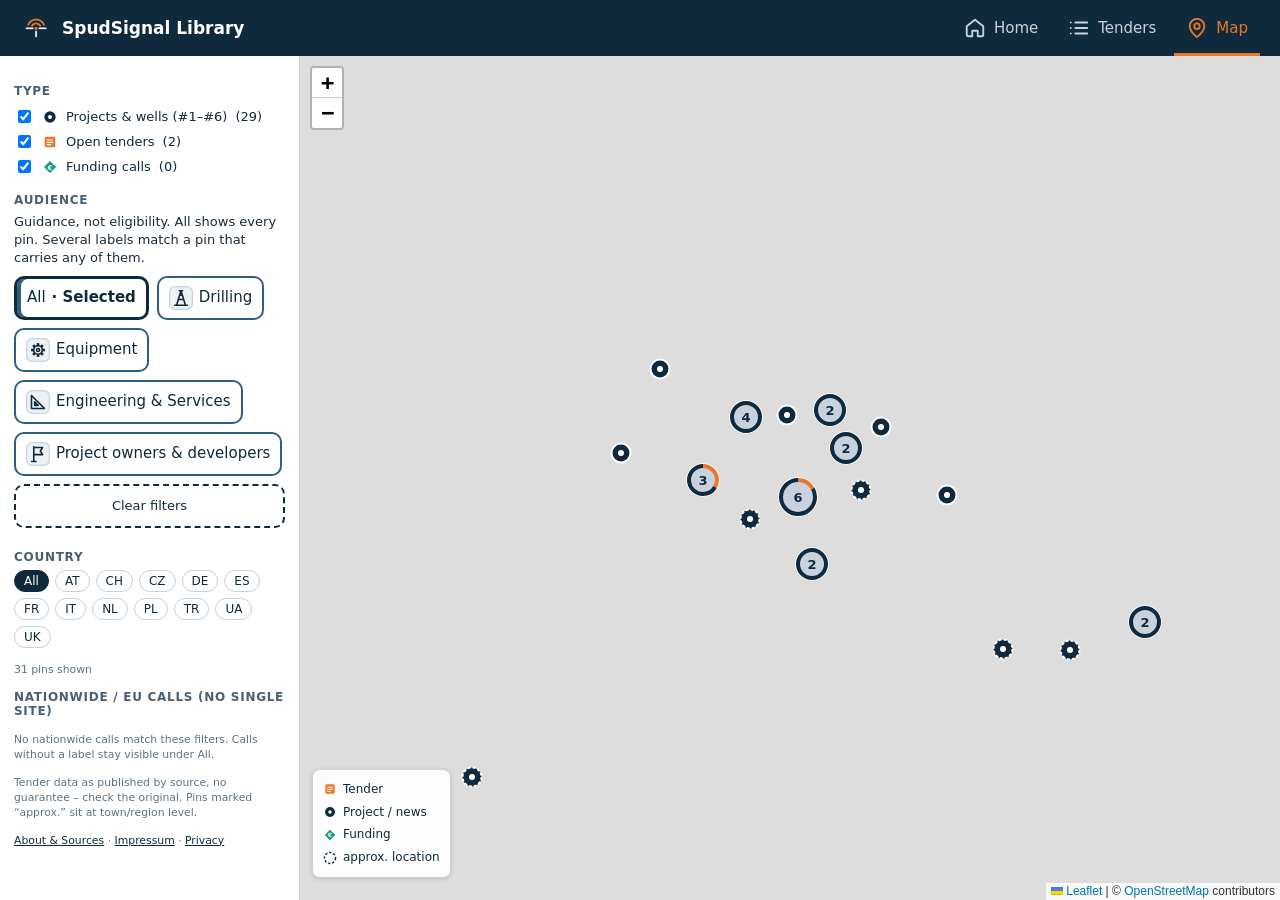
==== map/index.html @ 05b7c90e "Propose audience labels for the remaining sources and filter the map Classify the other Library and " ====
<!doctype html><html lang="en"><head><meta charset="utf-8"><meta name="viewport" content="width=device-width,initial-scale=1,viewport-fit=cover">
<title>Geothermal map: projects, tenders &amp; funding – SpudSignal Library</title>
<meta name="description" content="Map of geothermal projects and wells from SpudSignal issues, plus open tenders and funding calls in Europe.">
<meta property="og:title" content="Europe&#39;s geothermal pipeline, on one map">
<meta property="og:description" content="Projects, open tenders and funding calls across Europe – by SpudSignal">
<meta property="og:image" content="https://library.spudsignal.com/map/og-map-launch.png">
<meta property="og:image:width" content="1200">
<meta property="og:image:height" content="627">
<meta property="og:image:alt" content="Laptop and phone showing the SpudSignal map of geothermal projects, open tenders and funding calls in Europe">
<meta property="og:url" content="https://library.spudsignal.com/map/">
<meta property="og:type" content="website">
<meta property="og:site_name" content="SpudSignal">
<meta name="twitter:card" content="summary_large_image">
<meta name="twitter:title" content="Europe&#39;s geothermal pipeline, on one map">
<meta name="twitter:description" content="Projects, open tenders and funding calls across Europe – by SpudSignal">
<meta name="twitter:image" content="https://library.spudsignal.com/map/og-map-launch.png">
<link rel="icon" href="/favicon.svg">
<link rel="stylesheet" href="vendor/leaflet/leaflet.css">
<link rel="stylesheet" href="vendor/markercluster/MarkerCluster.css">
<style>
:root{--navy:#0F2A3D;--orange:#E97828;--gb:#C8D2DC}
*{box-sizing:border-box}html,body{margin:0;height:100%;font-family:"DejaVu Sans",Verdana,system-ui,sans-serif;color:var(--navy)}
header{height:56px;background:var(--navy);color:#fff;display:flex;align-items:center;gap:10px;padding:0 16px}
header img{height:40px}header b{font-size:17px}header nav{margin-left:auto;display:flex;gap:16px;font-size:14px}
header nav a{color:var(--gb);text-decoration:none}header nav a.on{color:#fff;border-bottom:2px solid var(--orange)}
.draft{background:var(--orange);color:#fff;font-size:11px;padding:2px 6px;border-radius:3px}
#wrap{position:absolute;top:56px;bottom:0;left:0;right:0;display:flex}
#panel{width:300px;overflow:auto;background:#fff;border-right:1px solid var(--gb);padding:14px;font-size:13px}
#map{flex:1}
h3{font-size:12px;text-transform:uppercase;letter-spacing:.06em;margin:14px 0 6px;color:#4a6072}
label{display:flex;align-items:center;gap:8px;padding:3px 0;cursor:pointer}
.dot{width:12px;height:12px;border-radius:50%;display:inline-block;border:2px solid #fff;box-shadow:0 0 0 1px var(--navy)}
.cty{display:flex;flex-wrap:wrap;gap:6px}.cty button{font:inherit;font-size:12px;border:1px solid var(--gb);background:#fff;color:var(--navy);border-radius:14px;padding:3px 9px;cursor:pointer}
.cty button.on{background:var(--navy);color:#fff;border-color:var(--navy)}
.nw{border-left:3px solid var(--orange);padding:4px 8px;margin:6px 0;background:#f6f8fa}
.nw a{color:var(--navy)}small{color:#5d7283}
.leaflet-popup-content{font-family:inherit;font-size:13px;line-height:1.4;margin:12px 14px}
.pt{font-size:11px;font-weight:bold;text-transform:uppercase;letter-spacing:.05em}
.pp b{display:block;margin:3px 0}.pp a{color:var(--orange);font-weight:bold}
.ap{background:var(--gb);border-radius:3px;padding:0 4px;font-size:11px}
#tog{display:none}
#legend{position:absolute;z-index:900;left:312px;bottom:22px;background:rgba(255,255,255,.95);border:1px solid #C8D2DC;border-radius:8px;padding:8px 10px;font-size:12px;line-height:1.9;box-shadow:0 1px 4px rgba(0,0,0,.15)}#legend span{display:flex;align-items:center;gap:6px}#legend svg{flex:none}
@media(max-width:760px){#legend{left:8px;right:8px;bottom:22px;display:flex;justify-content:space-around;padding:4px 6px;font-size:11px;line-height:1.4;white-space:nowrap}}
.ssc{background:#0F2A3D;color:#fff;border:3px solid #E97828;border-radius:50%;display:flex;align-items:center;justify-content:center;font-weight:bold;font-size:13px;box-shadow:0 1px 4px rgba(0,0,0,.35)}
@media(max-width:760px){#panel{position:absolute;z-index:1100;top:0;left:0;bottom:0;width:86%;transform:translateX(-100%);transition:.2s;box-shadow:2px 0 12px rgba(0,0,0,.25)}
#panel.open{transform:none}header nav{display:none}
#tog{display:block;position:absolute;z-index:999;top:10px;left:56px;background:var(--navy);color:#fff;border:0;border-radius:18px;padding:8px 14px;font:inherit;font-size:13px}}
.home{display:inline-flex;align-items:center;gap:6px;min-height:40px;padding:6px 12px 6px 10px;border:1.5px solid var(--orange);border-radius:8px;color:#fff;text-decoration:none;font-size:14px;font-weight:bold;white-space:nowrap}
.home:hover,.home:focus-visible{background:var(--orange)}
header .brand{display:flex;align-items:center;gap:10px;color:#fff;text-decoration:none}
header nav a{min-height:40px;display:inline-flex;align-items:center}
@media(max-width:760px){header{padding:0 10px}}
nav.tabs{display:none}
@media(max-width:760px){
header{padding:env(safe-area-inset-top) max(10px,env(safe-area-inset-right)) 0 max(10px,env(safe-area-inset-left));height:calc(56px + env(safe-area-inset-top))}
#wrap{top:calc(56px + env(safe-area-inset-top));bottom:calc(56px + env(safe-area-inset-bottom))}
nav.tabs{position:fixed;left:0;right:0;bottom:0;z-index:1200;background:var(--navy);display:flex;padding:0 env(safe-area-inset-right) env(safe-area-inset-bottom) env(safe-area-inset-left)}
nav.tabs a{flex:1;min-height:56px;display:flex;flex-direction:column;align-items:center;justify-content:center;gap:2px;color:#C8D2DC;text-decoration:none;font-size:12px;border-top:3px solid transparent}
nav.tabs a[aria-current="page"]{color:var(--orange);border-top-color:var(--orange)}
nav.tabs a:focus-visible{outline-offset:-4px}
#legend{bottom:24px}}
#wrap{top:56px!important;bottom:0!important}@media(max-width:760px){#wrap{top:env(safe-area-inset-top)!important;bottom:calc(56px + env(safe-area-inset-bottom))!important}}
.pab{margin-top:10px}.pab a{color:var(--navy)}
.audnote,.audempty{font-size:13px;line-height:1.4;color:#1B2B38;margin:0 0 8px}
#audrow{display:flex;flex-wrap:wrap;gap:8px}
#audrow button{box-sizing:border-box;display:inline-flex;align-items:center;gap:6px;flex-wrap:wrap;max-width:100%;min-height:44px;padding:8px 10px;border:2px solid #2E5E80;border-radius:10px;background:#fff;color:#0F2A3D;font:15px/1.3 "DejaVu Sans",Verdana,sans-serif;text-align:left;white-space:normal;cursor:pointer}
#audrow button[aria-pressed="true"]{border:3px solid #0F2A3D;box-shadow:inset 4px 0 0 #2E5E80}
#audrow button[aria-pressed="true"]::after{content:" · Selected";font-weight:700}
#audrow img{width:24px;height:24px;flex:none}
.clearf{min-height:44px;margin:8px 0;border:2px dashed #0F2A3D;background:#fff;color:#0F2A3D;border-radius:10px;font:inherit;padding:8px 12px;cursor:pointer;width:100%}
</style><style id="appnav-css">/* appnav v3: identical on /, /tenders/, /map/ */
.appnav{position:fixed;z-index:1200;left:0;right:0;background:#0F2A3D;font-family:"DejaVu Sans",Verdana,system-ui,sans-serif;box-sizing:border-box}
.appnav *{box-sizing:border-box}.appnav a{text-decoration:none}
.appnav .al a{display:flex;align-items:center;color:#C8D2DC}
.appnav .al a[aria-current="page"]{color:#E97828}
.appnav a:focus-visible{outline:2px solid #E97828;outline-offset:-3px}
@media(min-width:761px){.appnav{top:0;height:56px;display:flex;align-items:center;padding:0 20px}
.appnav .ab{display:flex;align-items:center;gap:10px;color:#fff;font-size:17px}.appnav .ab img{height:32px;width:auto}
.appnav .al{margin-left:auto;display:flex;gap:6px;height:100%}
.appnav .al a{gap:8px;padding:0 12px;font-size:15px;border-bottom:3px solid transparent;border-top:3px solid transparent}
.appnav .al a[aria-current="page"]{border-bottom-color:#E97828}.appnav .al a:hover{color:#fff}
body.has-appnav{padding-top:56px}}
@media(max-width:760px){.appnav{bottom:0;padding:0 env(safe-area-inset-right) env(safe-area-inset-bottom) env(safe-area-inset-left)}
.appnav .ab{display:none}.appnav .al{display:flex}
.appnav .al a{flex:1;min-height:56px;flex-direction:column;justify-content:center;gap:2px;font-size:12px;border-top:3px solid transparent}
.appnav .al a[aria-current="page"]{border-top-color:#E97828}
body.has-appnav{padding-bottom:calc(64px + env(safe-area-inset-bottom))}}
</style>
</head><body>
<div id="wrap"><aside id="panel">
<h3>Type</h3><div id="types"></div>
<h3 id="aud-heading">Audience</h3>
<p class="audnote">Guidance, not eligibility. All shows every pin. Several labels match a pin that carries any of them.</p>
<div class="audrow" id="audrow" role="group" aria-labelledby="aud-heading">
<button type="button" id="aud-all" aria-pressed="true">All</button>
<button type="button" data-v="Drilling" aria-pressed="false"><img src="/symbols/aud-drilling.svg" alt="" width="24" height="24">Drilling</button>
<button type="button" data-v="Equipment" aria-pressed="false"><img src="/symbols/aud-equipment.svg" alt="" width="24" height="24">Equipment</button>
<button type="button" data-v="Engineering &amp; Services" aria-pressed="false"><img src="/symbols/aud-engineering.svg" alt="" width="24" height="24">Engineering &amp; Services</button>
<button type="button" data-v="Project owners &amp; developers" aria-pressed="false"><img src="/symbols/aud-owners.svg" alt="" width="24" height="24">Project owners &amp; developers</button>
</div>
<p class="audempty" id="audempty" hidden>No pins carry the selected labels. Pins without a label are hidden while a label is selected. Choose All to see them. This is not a finding that no projects exist.</p>
<button type="button" id="clearf" class="clearf">Clear filters</button>
<h3>Country</h3><div class="cty" id="ctys"></div>
<p><small id="count"></small></p>
<h3>Nationwide / EU calls (no single site)</h3><div id="nw"></div>
<p><small>Tender data as published by source, no guarantee – check the original. Pins marked “approx.” sit at town/region level.</small></p>
<p class="pab"><small><a href="/tenders/#about">About &amp; Sources</a> · <a href="https://impressum.spudsignal.com">Impressum</a> · <a href="https://privacy.spudsignal.com">Privacy</a></small></p>
</aside><div id="map"></div><div id="legend"></div><button id="tog">☰ Filters</button></div>
<!-- appnav v3 --><nav class="appnav" aria-label="Main"><a class="ab" href="/"><img src="/map/logo-v3-dark.png" alt="" width="32" height="32"><b>SpudSignal Library</b></a><div class="al"><a href="/"><svg width="22" height="22" viewBox="0 0 24 24" fill="none" stroke="currentColor" stroke-width="2" stroke-linecap="round" stroke-linejoin="round" aria-hidden="true" focusable="false"><path d="m3 10 9-7 9 7v10a1 1 0 0 1-1 1h-5v-6h-6v6H4a1 1 0 0 1-1-1z"/></svg><span>Home</span></a><a href="/tenders/"><svg width="22" height="22" viewBox="0 0 24 24" fill="none" stroke="currentColor" stroke-width="2" stroke-linecap="round" stroke-linejoin="round" aria-hidden="true" focusable="false"><path d="M3 12h.01"/><path d="M3 18h.01"/><path d="M3 6h.01"/><path d="M8 12h13"/><path d="M8 18h13"/><path d="M8 6h13"/></svg><span>Tenders</span></a><a href="/map/" aria-current="page"><svg width="22" height="22" viewBox="0 0 24 24" fill="none" stroke="currentColor" stroke-width="2" stroke-linecap="round" stroke-linejoin="round" aria-hidden="true" focusable="false"><path d="M20 10c0 5-8 12-8 12s-8-7-8-12a8 8 0 0 1 16 0z"/><circle cx="12" cy="10" r="3"/></svg><span>Map</span></a></div></nav>
<script src="vendor/leaflet/leaflet.js"></script><script src="vendor/markercluster/leaflet.markercluster.js"></script><script src="data.js"></script><script src="/audience/filter.js"></script>
<script>
const C={project:'#0F2A3D',tender:'#E97828',funding:'#1B998B'},LB={project:'Projects & wells (#1–#6)',tender:'Open tenders',funding:'Funding calls'};
const m=Lf();function Lf(){const mm=window.L.map('map',{zoomControl:true,maxZoom:12}).setView([49,10],4);
window.L.tileLayer('https://tile.openstreetmap.org/{z}/{x}/{y}.png',{maxZoom:12,attribution:'&copy; <a href="https://www.openstreetmap.org/copyright">OpenStreetMap</a> contributors'}).addTo(mm);return mm}
const TODAY=new Date();const F=SS_DATA.features.filter(f=>!f.properties.deadline_iso||new Date(f.properties.deadline_iso)>TODAY),on={project:1,tender:1,funding:1},ctys=[...new Set(F.map(f=>f.properties.country))].sort();let sel=new Set(ctys);
let audSel=[], byUrl=new Map();
function normUrl(u){try{u=decodeURIComponent(u||"");}catch(e){}return String(u||"").split("#")[0];}
function labelsFor(p){const row=byUrl.get(normUrl(p&&p.source_url));if(!row)return [];if(row.status==="reviewed"||row.status==="pending_review")return row.labels||[];return [];}
function passAud(p){return window.SpudAudience.audienceMatch(labelsFor(p), audSel);}
const esc=s=>String(s??'').replace(/[&<>"]/g,c=>({'&':'&amp;','<':'&lt;','>':'&gt;','"':'&quot;'}[c]));
function pop(p){let h=`<div class="pp"><span class="pt" style="color:${p.type=='funding'?'#5d7283':C[p.type]}">${p.type} · ${p.country}</span><b>${esc(p.title)}</b>`;
if(p.buyer)h+=`<div><small>${esc(p.buyer)}</small></div>`;
if(p.deadline)h+=`<div>⏱ <b style="display:inline">Deadline:</b> ${esc(p.deadline)}</div>`;
if(p.approx)h+=`<div><span class="ap">approx.</span> <small>${esc(p.loc_note||'town-level location')}</small></div>`;
h+='<div style="margin-top:6px">';const labs=labelsFor(p);if(labs.length)h+=`<div>For: ${labs.map(esc).join(", ")}</div>`;
if(p.source_url)h+=`<a href="${esc(p.source_url)}" target="_blank" rel="noopener">Source (${esc(p.id)}) ↗</a><br>`;
if(p.issue_url)h+=`<a href="${esc(p.issue_url)}" target="_blank" rel="noopener">Read in SpudSignal #${p.issue} ↗</a>`;return h+'</div></div>'}

function shp(t,s,dash){const c=C[t],st=dash?'stroke-dasharray="3 2"':'';const sw='stroke="#fff" stroke-width="2"';
if(t=='tender')return `<svg width="${s}" height="${s}" viewBox="0 0 24 24"><rect x="3" y="3" width="18" height="18" rx="3" fill="${c}" ${sw} ${st}/><path d="M8 9h8M8 12.5h8M8 16h5" stroke="#fff" stroke-width="1.8" stroke-linecap="round"/></svg>`;
if(t=='funding')return `<svg width="${s}" height="${s}" viewBox="0 0 24 24"><path d="M12 1.5 22.5 12 12 22.5 1.5 12Z" fill="${c}" ${sw} ${st}/><text x="12" y="16" text-anchor="middle" font-size="10" font-weight="bold" fill="#fff" font-family="DejaVu Sans,sans-serif">€</text></svg>`;
return `<svg width="${s}" height="${s}" viewBox="0 0 24 24"><circle cx="12" cy="12" r="9.5" fill="${c}" ${sw} ${st}/><circle cx="12" cy="12" r="3" fill="#fff"/></svg>`}
function donut(cnt,n){const s=n<5?34:n<10?40:46,r=s/2-3,ci=2*Math.PI*r;let off=0,seg='';
['tender','project','funding'].forEach(t=>{const v=cnt[t]||0;if(!v)return;const l=ci*v/n;seg+=`<circle cx="${s/2}" cy="${s/2}" r="${r}" fill="none" stroke="${C[t]}" stroke-width="4" stroke-dasharray="${l} ${ci-l}" stroke-dashoffset="${-off}" transform="rotate(-90 ${s/2} ${s/2})"/>`;off+=l});
return {s,html:`<svg width="${s}" height="${s}"><circle cx="${s/2}" cy="${s/2}" r="${s/2-1}" fill="#C8D2DC" stroke="#fff" stroke-width="1.5"/>${seg}<text x="50%" y="50%" dy=".35em" text-anchor="middle" font-size="13" font-weight="bold" fill="#0F2A3D" font-family="DejaVu Sans,sans-serif">${n}</text></svg>`}}
const layer=window.SSLAYER=window.L.markerClusterGroup({maxClusterRadius:35,spiderfyOnMaxZoom:true,showCoverageOnHover:false,iconCreateFunction:c=>{const cnt={};c.getAllChildMarkers().forEach(k=>cnt[k.options.sstype]=(cnt[k.options.sstype]||0)+1);const d=donut(cnt,c.getChildCount());return window.L.divIcon({html:d.html,className:'',iconSize:[d.s,d.s]})}}).addTo(m);
function draw(){layer.clearLayers();let n=0;F.forEach(f=>{const p=f.properties;if(!on[p.type]||!sel.has(p.country)||!passAud(p))return;n++;
window.L.marker([f.geometry.coordinates[1],f.geometry.coordinates[0]],{sstype:p.type,icon:window.L.divIcon({html:shp(p.type,p.type=='project'?24:26,p.approx),className:'',iconSize:[26,26],iconAnchor:[13,13],popupAnchor:[0,-10]})}).bindPopup(pop(p),{maxWidth:280}).addTo(layer)});
let msg=n+" pins shown";if(audSel.length)msg+=" · audience: any of "+audSel.join(", ");
document.getElementById("count").textContent=msg;
document.getElementById("audempty").hidden=!(audSel.length&&n===0);
document.querySelectorAll("[data-tc]").forEach(el=>{const t=el.dataset.tc;el.textContent="("+F.filter(f=>f.properties.type===t&&sel.has(f.properties.country)&&passAud(f.properties)).length+")";});
refreshNw()}
function refreshNw(){const rows=(SS_EXTRA.nationwide||[]).filter(p=>new Date(p.deadline_iso)>TODAY&&passAud(p));
document.getElementById("nw").innerHTML=rows.length?rows.map(p=>`<div class="nw"><b>${esc(p.country)}</b> · <a href="${esc(p.source_url)}" target="_blank" rel="noopener">${esc(p.title)}</a><br><small>Deadline: ${esc(p.deadline)}</small>${labelsFor(p).length?`<br><small>For: ${labelsFor(p).map(esc).join(", ")}</small>`:""}</div>`).join(""):"<p><small>No nationwide calls match these filters. Calls without a label stay visible under All.</small></p>";}
document.getElementById('types').innerHTML=Object.keys(C).map(t=>`<label><input type="checkbox" checked data-t="${t}">${shp(t,16,false)}${LB[t]} <span data-tc="${t}">(${F.filter(f=>f.properties.type==t).length})</span></label>`).join('');
document.querySelectorAll('[data-t]').forEach(i=>i.onchange=()=>{on[i.dataset.t]=i.checked;draw()});
const ce=document.getElementById('ctys');ce.innerHTML='<button class="on" data-c="*">All</button>'+ctys.map(c=>`<button data-c="${c}">${c}</button>`).join('');
ce.onclick=e=>{const c=e.target.dataset.c;if(!c)return;if(c=='*')sel=new Set(ctys);else sel=new Set([c]);ce.querySelectorAll('button').forEach(b=>b.classList.toggle('on',b.dataset.c==c));draw()};
function paintAud(){document.getElementById("aud-all").setAttribute("aria-pressed",audSel.length?"false":"true");document.querySelectorAll("#audrow [data-v]").forEach(b=>b.setAttribute("aria-pressed",audSel.includes(b.dataset.v)?"true":"false"));}
document.getElementById("audrow").addEventListener("click",e=>{const b=e.target.closest("button");if(!b)return;if(b.id==="aud-all")audSel=[];else{const v=b.dataset.v;audSel=audSel.includes(v)?audSel.filter(x=>x!==v):audSel.concat(v);}paintAud();draw();});
document.getElementById("clearf").addEventListener("click",()=>{on.project=on.tender=on.funding=1;document.querySelectorAll("[data-t]").forEach(i=>{i.checked=true;});sel=new Set(ctys);ce.querySelectorAll("button").forEach(b=>b.classList.toggle("on",b.dataset.c==="*"));audSel=[];paintAud();draw();});
document.getElementById('tog').onclick=()=>document.getElementById('panel').classList.toggle('open');
m.on('click',()=>document.getElementById('panel').classList.remove('open'));
document.getElementById('legend').innerHTML=[['tender','Tender'],['project','Project / news'],['funding','Funding']].map(([t,l])=>`<span>${shp(t,14,false)}${l}</span>`).join('')+'<span><svg width="14" height="14" viewBox="0 0 24 24"><circle cx="12" cy="12" r="9.5" fill="#fff" stroke="#0F2A3D" stroke-width="2.5" stroke-dasharray="4 3"/></svg>approx. location</span>';
draw();window.SSMAP=m;
fetch("/audience/assignments.json").then(r=>r.json()).then(doc=>{(doc.assignments||[]).forEach(a=>{byUrl.set(normUrl(a.url),a);byUrl.set(a.url,a);});draw();}).catch(()=>draw());
if(window.innerWidth<=760&&layer.getLayers().length)m.fitBounds(layer.getBounds(),{padding:[24,24]});
</script></body></html>
---- map/vendor/leaflet/leaflet.css ----
/* required styles */

.leaflet-pane,
.leaflet-tile,
.leaflet-marker-icon,
.leaflet-marker-shadow,
.leaflet-tile-container,
.leaflet-pane > svg,
.leaflet-pane > canvas,
.leaflet-zoom-box,
.leaflet-image-layer,
.leaflet-layer {
	position: absolute;
	left: 0;
	top: 0;
	}
.leaflet-container {
	overflow: hidden;
	}
.leaflet-tile,
.leaflet-marker-icon,
.leaflet-marker-shadow {
	-webkit-user-select: none;
	   -moz-user-select: none;
	        user-select: none;
	  -webkit-user-drag: none;
	}
/* Prevents IE11 from highlighting tiles in blue */
.leaflet-tile::selection {
	background: transparent;
}
/* Safari renders non-retina tile on retina better with this, but Chrome is worse */
.leaflet-safari .leaflet-tile {
	image-rendering: -webkit-optimize-contrast;
	}
/* hack that prevents hw layers "stretching" when loading new tiles */
.leaflet-safari .leaflet-tile-container {
	width: 1600px;
	height: 1600px;
	-webkit-transform-origin: 0 0;
	}
.leaflet-marker-icon,
.leaflet-marker-shadow {
	display: block;
	}
/* .leaflet-container svg: reset svg max-width decleration shipped in Joomla! (joomla.org) 3.x */
/* .leaflet-container img: map is broken in FF if you have max-width: 100% on tiles */
.leaflet-container .leaflet-overlay-pane svg {
	max-width: none !important;
	max-height: none !important;
	}
.leaflet-container .leaflet-marker-pane img,
.leaflet-container .leaflet-shadow-pane img,
.leaflet-container .leaflet-tile-pane img,
.leaflet-container img.leaflet-image-layer,
.leaflet-container .leaflet-tile {
	max-width: none !important;
	max-height: none !important;
	width: auto;
	padding: 0;
	}

.leaflet-container img.leaflet-tile {
	/* See: https://bugs.chromium.org/p/chromium/issues/detail?id=600120 */
	mix-blend-mode: plus-lighter;
}

.leaflet-container.leaflet-touch-zoom {
	-ms-touch-action: pan-x pan-y;
	touch-action: pan-x pan-y;
	}
.leaflet-container.leaflet-touch-drag {
	-ms-touch-action: pinch-zoom;
	/* Fallback for FF which doesn't support pinch-zoom */
	touch-action: none;
	touch-action: pinch-zoom;
}
.leaflet-container.leaflet-touch-drag.leaflet-touch-zoom {
	-ms-touch-action: none;
	touch-action: none;
}
.leaflet-container {
	-webkit-tap-highlight-color: transparent;
}
.leaflet-container a {
	-webkit-tap-highlight-color: rgba(51, 181, 229, 0.4);
}
.leaflet-tile {
	filter: inherit;
	visibility: hidden;
	}
.leaflet-tile-loaded {
	visibility: inherit;
	}
.leaflet-zoom-box {
	width: 0;
	height: 0;
	-moz-box-sizing: border-box;
	     box-sizing: border-box;
	z-index: 800;
	}
/* workaround for https://bugzilla.mozilla.org/show_bug.cgi?id=888319 */
.leaflet-overlay-pane svg {
	-moz-user-select: none;
	}

.leaflet-pane         { z-index: 400; }

.leaflet-tile-pane    { z-index: 200; }
.leaflet-overlay-pane { z-index: 400; }
.leaflet-shadow-pane  { z-index: 500; }
.leaflet-marker-pane  { z-index: 600; }
.leaflet-tooltip-pane   { z-index: 650; }
.leaflet-popup-pane   { z-index: 700; }

.leaflet-map-pane canvas { z-index: 100; }
.leaflet-map-pane svg    { z-index: 200; }

.leaflet-vml-shape {
	width: 1px;
	height: 1px;
	}
.lvml {
	behavior: url(#default#VML);
	display: inline-block;
	position: absolute;
	}


/* control positioning */

.leaflet-control {
	position: relative;
	z-index: 800;
	pointer-events: visiblePainted; /* IE 9-10 doesn't have auto */
	pointer-events: auto;
	}
.leaflet-top,
.leaflet-bottom {
	position: absolute;
	z-index: 1000;
	pointer-events: none;
	}
.leaflet-top {
	top: 0;
	}
.leaflet-right {
	right: 0;
	}
.leaflet-bottom {
	bottom: 0;
	}
.leaflet-left {
	left: 0;
	}
.leaflet-control {
	float: left;
	clear: both;
	}
.leaflet-right .leaflet-control {
	float: right;
	}
.leaflet-top .leaflet-control {
	margin-top: 10px;
	}
.leaflet-bottom .leaflet-control {
	margin-bottom: 10px;
	}
.leaflet-left .leaflet-control {
	margin-left: 10px;
	}
.leaflet-right .leaflet-control {
	margin-right: 10px;
	}


/* zoom and fade animations */

.leaflet-fade-anim .leaflet-popup {
	opacity: 0;
	-webkit-transition: opacity 0.2s linear;
	   -moz-transition: opacity 0.2s linear;
	        transition: opacity 0.2s linear;
	}
.leaflet-fade-anim .leaflet-map-pane .leaflet-popup {
	opacity: 1;
	}
.leaflet-zoom-animated {
	-webkit-transform-origin: 0 0;
	    -ms-transform-origin: 0 0;
	        transform-origin: 0 0;
	}
svg.leaflet-zoom-animated {
	will-change: transform;
}

.leaflet-zoom-anim .leaflet-zoom-animated {
	-webkit-transition: -webkit-transform 0.25s cubic-bezier(0,0,0.25,1);
	   -moz-transition:    -moz-transform 0.25s cubic-bezier(0,0,0.25,1);
	        transition:         transform 0.25s cubic-bezier(0,0,0.25,1);
	}
.leaflet-zoom-anim .leaflet-tile,
.leaflet-pan-anim .leaflet-tile {
	-webkit-transition: none;
	   -moz-transition: none;
	        transition: none;
	}

.leaflet-zoom-anim .leaflet-zoom-hide {
	visibility: hidden;
	}


/* cursors */

.leaflet-interactive {
	cursor: pointer;
	}
.leaflet-grab {
	cursor: -webkit-grab;
	cursor:    -moz-grab;
	cursor:         grab;
	}
.leaflet-crosshair,
.leaflet-crosshair .leaflet-interactive {
	cursor: crosshair;
	}
.leaflet-popup-pane,
.leaflet-control {
	cursor: auto;
	}
.leaflet-dragging .leaflet-grab,
.leaflet-dragging .leaflet-grab .leaflet-interactive,
.leaflet-dragging .leaflet-marker-draggable {
	cursor: move;
	cursor: -webkit-grabbing;
	cursor:    -moz-grabbing;
	cursor:         grabbing;
	}

/* marker & overlays interactivity */
.leaflet-marker-icon,
.leaflet-marker-shadow,
.leaflet-image-layer,
.leaflet-pane > svg path,
.leaflet-tile-container {
	pointer-events: none;
	}

.leaflet-marker-icon.leaflet-interactive,
.leaflet-image-layer.leaflet-interactive,
.leaflet-pane > svg path.leaflet-interactive,
svg.leaflet-image-layer.leaflet-interactive path {
	pointer-events: visiblePainted; /* IE 9-10 doesn't have auto */
	pointer-events: auto;
	}

/* visual tweaks */

.leaflet-container {
	background: #ddd;
	outline-offset: 1px;
	}
.leaflet-container a {
	color: #0078A8;
	}
.leaflet-zoom-box {
	border: 2px dotted #38f;
	background: rgba(255,255,255,0.5);
	}


/* general typography */
.leaflet-container {
	font-family: "Helvetica Neue", Arial, Helvetica, sans-serif;
	font-size: 12px;
	font-size: 0.75rem;
	line-height: 1.5;
	}


/* general toolbar styles */

.leaflet-bar {
	box-shadow: 0 1px 5px rgba(0,0,0,0.65);
	border-radius: 4px;
	}
.leaflet-bar a {
	background-color: #fff;
	border-bottom: 1px solid #ccc;
	width: 26px;
	height: 26px;
	line-height: 26px;
	display: block;
	text-align: center;
	text-decoration: none;
	color: black;
	}
.leaflet-bar a,
.leaflet-control-layers-toggle {
	background-position: 50% 50%;
	background-repeat: no-repeat;
	display: block;
	}
.leaflet-bar a:hover,
.leaflet-bar a:focus {
	background-color: #f4f4f4;
	}
.leaflet-bar a:first-child {
	border-top-left-radius: 4px;
	border-top-right-radius: 4px;
	}
.leaflet-bar a:last-child {
	border-bottom-left-radius: 4px;
	border-bottom-right-radius: 4px;
	border-bottom: none;
	}
.leaflet-bar a.leaflet-disabled {
	cursor: default;
	background-color: #f4f4f4;
	color: #bbb;
	}

.leaflet-touch .leaflet-bar a {
	width: 30px;
	height: 30px;
	line-height: 30px;
	}
.leaflet-touch .leaflet-bar a:first-child {
	border-top-left-radius: 2px;
	border-top-right-radius: 2px;
	}
.leaflet-touch .leaflet-bar a:last-child {
	border-bottom-left-radius: 2px;
	border-bottom-right-radius: 2px;
	}

/* zoom control */

.leaflet-control-zoom-in,
.leaflet-control-zoom-out {
	font: bold 18px 'Lucida Console', Monaco, monospace;
	text-indent: 1px;
	}

.leaflet-touch .leaflet-control-zoom-in, .leaflet-touch .leaflet-control-zoom-out  {
	font-size: 22px;
	}


/* layers control */

.leaflet-control-layers {
	box-shadow: 0 1px 5px rgba(0,0,0,0.4);
	background: #fff;
	border-radius: 5px;
	}
.leaflet-control-layers-toggle {
	background-image: url(images/layers.png);
	width: 36px;
	height: 36px;
	}
.leaflet-retina .leaflet-control-layers-toggle {
	background-image: url(images/layers-2x.png);
	background-size: 26px 26px;
	}
.leaflet-touch .leaflet-control-layers-toggle {
	width: 44px;
	height: 44px;
	}
.leaflet-control-layers .leaflet-control-layers-list,
.leaflet-control-layers-expanded .leaflet-control-layers-toggle {
	display: none;
	}
.leaflet-control-layers-expanded .leaflet-control-layers-list {
	display: block;
	position: relative;
	}
.leaflet-control-layers-expanded {
	padding: 6px 10px 6px 6px;
	color: #333;
	background: #fff;
	}
.leaflet-control-layers-scrollbar {
	overflow-y: scroll;
	overflow-x: hidden;
	padding-right: 5px;
	}
.leaflet-control-layers-selector {
	margin-top: 2px;
	position: relative;
	top: 1px;
	}
.leaflet-control-layers label {
	display: block;
	font-size: 13px;
	font-size: 1.08333em;
	}
.leaflet-control-layers-separator {
	height: 0;
	border-top: 1px solid #ddd;
	margin: 5px -10px 5px -6px;
	}

/* Default icon URLs */
.leaflet-default-icon-path { /* used only in path-guessing heuristic, see L.Icon.Default */
	background-image: url(images/marker-icon.png);
	}


/* attribution and scale controls */

.leaflet-container .leaflet-control-attribution {
	background: #fff;
	background: rgba(255, 255, 255, 0.8);
	margin: 0;
	}
.leaflet-control-attribution,
.leaflet-control-scale-line {
	padding: 0 5px;
	color: #333;
	line-height: 1.4;
	}
.leaflet-control-attribution a {
	text-decoration: none;
	}
.leaflet-control-attribution a:hover,
.leaflet-control-attribution a:focus {
	text-decoration: underline;
	}
.leaflet-attribution-flag {
	display: inline !important;
	vertical-align: baseline !important;
	width: 1em;
	height: 0.6669em;
	}
.leaflet-left .leaflet-control-scale {
	margin-left: 5px;
	}
.leaflet-bottom .leaflet-control-scale {
	margin-bottom: 5px;
	}
.leaflet-control-scale-line {
	border: 2px solid #777;
	border-top: none;
	line-height: 1.1;
	padding: 2px 5px 1px;
	white-space: nowrap;
	-moz-box-sizing: border-box;
	     box-sizing: border-box;
	background: rgba(255, 255, 255, 0.8);
	text-shadow: 1px 1px #fff;
	}
.leaflet-control-scale-line:not(:first-child) {
	border-top: 2px solid #777;
	border-bottom: none;
	margin-top: -2px;
	}
.leaflet-control-scale-line:not(:first-child):not(:last-child) {
	border-bottom: 2px solid #777;
	}

.leaflet-touch .leaflet-control-attribution,
.leaflet-touch .leaflet-control-layers,
.leaflet-touch .leaflet-bar {
	box-shadow: none;
	}
.leaflet-touch .leaflet-control-layers,
.leaflet-touch .leaflet-bar {
	border: 2px solid rgba(0,0,0,0.2);
	background-clip: padding-box;
	}


/* popup */

.leaflet-popup {
	position: absolute;
	text-align: center;
	margin-bottom: 20px;
	}
.leaflet-popup-content-wrapper {
	padding: 1px;
	text-align: left;
	border-radius: 12px;
	}
.leaflet-popup-content {
	margin: 13px 24px 13px 20px;
	line-height: 1.3;
	font-size: 13px;
	font-size: 1.08333em;
	min-height: 1px;
	}
.leaflet-popup-content p {
	margin: 17px 0;
	margin: 1.3em 0;
	}
.leaflet-popup-tip-container {
	width: 40px;
	height: 20px;
	position: absolute;
	left: 50%;
	margin-top: -1px;
	margin-left: -20px;
	overflow: hidden;
	pointer-events: none;
	}
.leaflet-popup-tip {
	width: 17px;
	height: 17px;
	padding: 1px;

	margin: -10px auto 0;
	pointer-events: auto;

	-webkit-transform: rotate(45deg);
	   -moz-transform: rotate(45deg);
	    -ms-transform: rotate(45deg);
	        transform: rotate(45deg);
	}
.leaflet-popup-content-wrapper,
.leaflet-popup-tip {
	background: white;
	color: #333;
	box-shadow: 0 3px 14px rgba(0,0,0,0.4);
	}
.leaflet-container a.leaflet-popup-close-button {
	position: absolute;
	top: 0;
	right: 0;
	border: none;
	text-align: center;
	width: 24px;
	height: 24px;
	font: 16px/24px Tahoma, Verdana, sans-serif;
	color: #757575;
	text-decoration: none;
	background: transparent;
	}
.leaflet-container a.leaflet-popup-close-button:hover,
.leaflet-container a.leaflet-popup-close-button:focus {
	color: #585858;
	}
.leaflet-popup-scrolled {
	overflow: auto;
	}

.leaflet-oldie .leaflet-popup-content-wrapper {
	-ms-zoom: 1;
	}
.leaflet-oldie .leaflet-popup-tip {
	width: 24px;
	margin: 0 auto;

	-ms-filter: "progid:DXImageTransform.Microsoft.Matrix(M11=0.70710678, M12=0.70710678, M21=-0.70710678, M22=0.70710678)";
	filter: progid:DXImageTransform.Microsoft.Matrix(M11=0.70710678, M12=0.70710678, M21=-0.70710678, M22=0.70710678);
	}

.leaflet-oldie .leaflet-control-zoom,
.leaflet-oldie .leaflet-control-layers,
.leaflet-oldie .leaflet-popup-content-wrapper,
.leaflet-oldie .leaflet-popup-tip {
	border: 1px solid #999;
	}


/* div icon */

.leaflet-div-icon {
	background: #fff;
	border: 1px solid #666;
	}


/* Tooltip */
/* Base styles for the element that has a tooltip */
.leaflet-tooltip {
	position: absolute;
	padding: 6px;
	background-color: #fff;
	border: 1px solid #fff;
	border-radius: 3px;
	color: #222;
	white-space: nowrap;
	-webkit-user-select: none;
	-moz-user-select: none;
	-ms-user-select: none;
	user-select: none;
	pointer-events: none;
	box-shadow: 0 1px 3px rgba(0,0,0,0.4);
	}
.leaflet-tooltip.leaflet-interactive {
	cursor: pointer;
	pointer-events: auto;
	}
.leaflet-tooltip-top:before,
.leaflet-tooltip-bottom:before,
.leaflet-tooltip-left:before,
.leaflet-tooltip-right:before {
	position: absolute;
	pointer-events: none;
	border: 6px solid transparent;
	background: transparent;
	content: "";
	}

/* Directions */

.leaflet-tooltip-bottom {
	margin-top: 6px;
}
.leaflet-tooltip-top {
	margin-top: -6px;
}
.leaflet-tooltip-bottom:before,
.leaflet-tooltip-top:before {
	left: 50%;
	margin-left: -6px;
	}
.leaflet-tooltip-top:before {
	bottom: 0;
	margin-bottom: -12px;
	border-top-color: #fff;
	}
.leaflet-tooltip-bottom:before {
	top: 0;
	margin-top: -12px;
	margin-left: -6px;
	border-bottom-color: #fff;
	}
.leaflet-tooltip-left {
	margin-left: -6px;
}
.leaflet-tooltip-right {
	margin-left: 6px;
}
.leaflet-tooltip-left:before,
.leaflet-tooltip-right:before {
	top: 50%;
	margin-top: -6px;
	}
.leaflet-tooltip-left:before {
	right: 0;
	margin-right: -12px;
	border-left-color: #fff;
	}
.leaflet-tooltip-right:before {
	left: 0;
	margin-left: -12px;
	border-right-color: #fff;
	}

/* Printing */

@media print {
	/* Prevent printers from removing background-images of controls. */
	.leaflet-control {
		-webkit-print-color-adjust: exact;
		print-color-adjust: exact;
		}
	}
---- map/vendor/markercluster/MarkerCluster.css ----
.leaflet-cluster-anim .leaflet-marker-icon, .leaflet-cluster-anim .leaflet-marker-shadow {
	-webkit-transition: -webkit-transform 0.3s ease-out, opacity 0.3s ease-in;
	-moz-transition: -moz-transform 0.3s ease-out, opacity 0.3s ease-in;
	-o-transition: -o-transform 0.3s ease-out, opacity 0.3s ease-in;
	transition: transform 0.3s ease-out, opacity 0.3s ease-in;
}

.leaflet-cluster-spider-leg {
	/* stroke-dashoffset (duration and function) should match with leaflet-marker-icon transform in order to track it exactly */
	-webkit-transition: -webkit-stroke-dashoffset 0.3s ease-out, -webkit-stroke-opacity 0.3s ease-in;
	-moz-transition: -moz-stroke-dashoffset 0.3s ease-out, -moz-stroke-opacity 0.3s ease-in;
	-o-transition: -o-stroke-dashoffset 0.3s ease-out, -o-stroke-opacity 0.3s ease-in;
	transition: stroke-dashoffset 0.3s ease-out, stroke-opacity 0.3s ease-in;
}
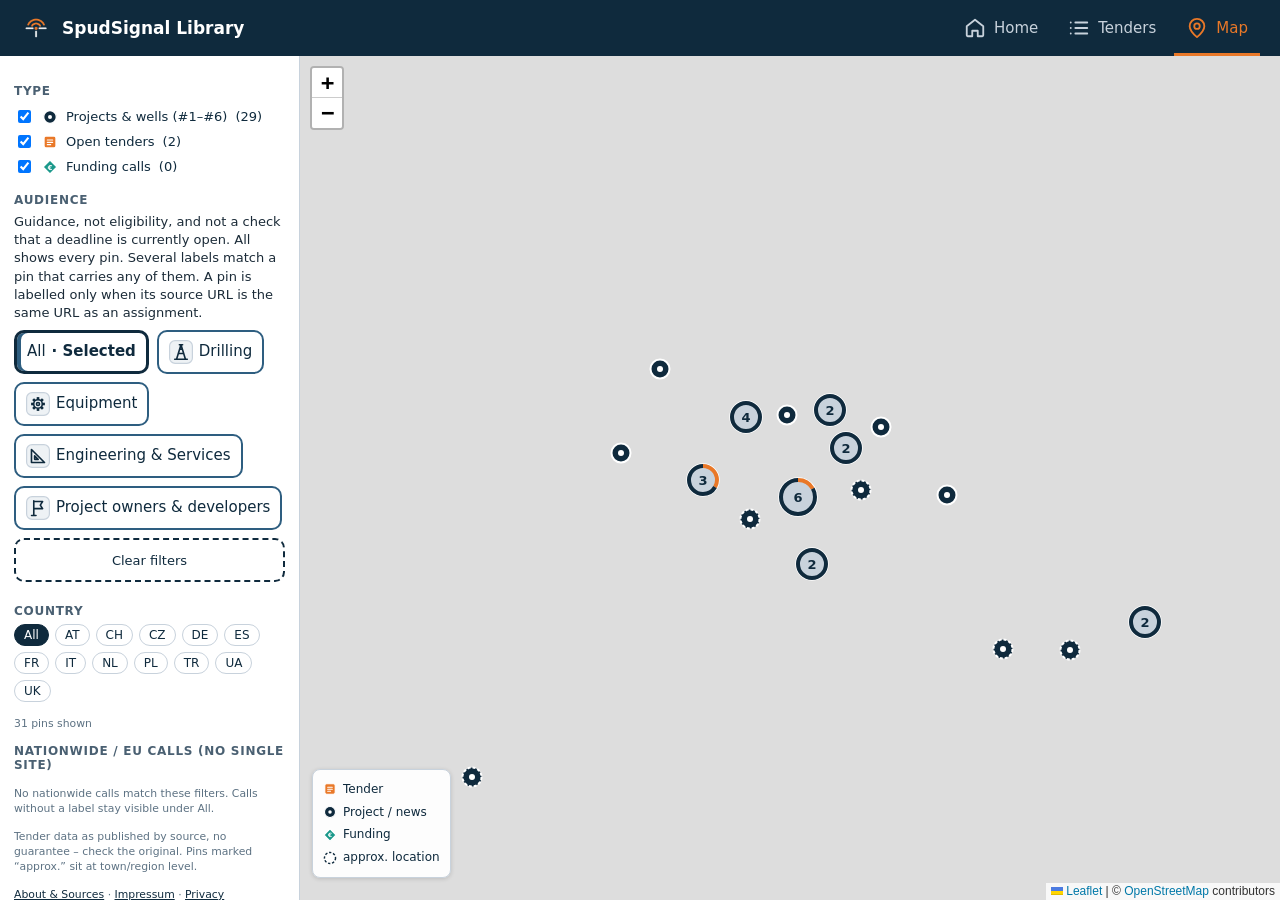
==== commit d73cea59: "Reconcile audience labels to the 8 November review. Apply the independent audit by exact URL: 70 rev" ====
--- a/map/index.html
+++ b/map/index.html
@@ -90,7 +90,7 @@
 <div id="wrap"><aside id="panel">
 <h3>Type</h3><div id="types"></div>
 <h3 id="aud-heading">Audience</h3>
-<p class="audnote">Guidance, not eligibility. All shows every pin. Several labels match a pin that carries any of them.</p>
+<p class="audnote">Guidance, not eligibility, and not a check that a deadline is currently open. All shows every pin. Several labels match a pin that carries any of them. A pin is labelled only when its source URL is the same URL as an assignment.</p>
 <div class="audrow" id="audrow" role="group" aria-labelledby="aud-heading">
 <button type="button" id="aud-all" aria-pressed="true">All</button>
 <button type="button" data-v="Drilling" aria-pressed="false"><img src="/symbols/aud-drilling.svg" alt="" width="24" height="24">Drilling</button>
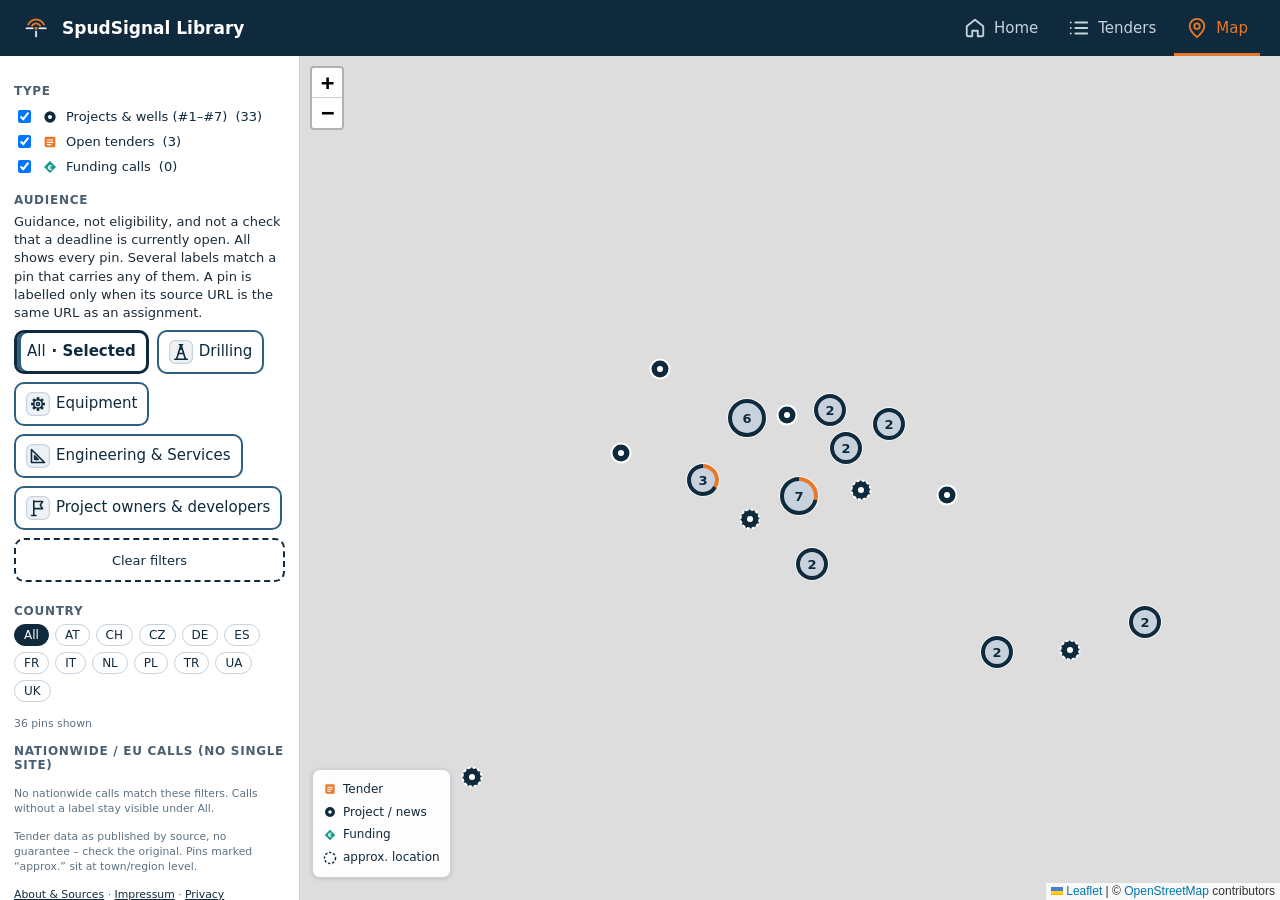
==== commit ce4de413: "Map: issue #7 weekly update (3 new project pins, Kutno updated; 4 new tender pins incl. Kaba new not" ====
--- a/map/index.html
+++ b/map/index.html
@@ -1,19 +1,21 @@
 <!doctype html><html lang="en"><head><meta charset="utf-8"><meta name="viewport" content="width=device-width,initial-scale=1,viewport-fit=cover">
 <title>Geothermal map: projects, tenders &amp; funding – SpudSignal Library</title>
 <meta name="description" content="Map of geothermal projects and wells from SpudSignal issues, plus open tenders and funding calls in Europe.">
-<meta property="og:title" content="Europe&#39;s geothermal pipeline, on one map">
-<meta property="og:description" content="Projects, open tenders and funding calls across Europe – by SpudSignal">
-<meta property="og:image" content="https://library.spudsignal.com/map/og-map-launch.png">
+<meta property="og:title" content="Find geothermal updates by audience">
+<meta property="og:description" content="Explore European geothermal updates with audience filters for drilling, equipment, engineering and project development.">
+<meta property="og:image" content="https://library.spudsignal.com/map/og-audience-filters-2026-11-08.png">
+<meta property="og:image:type" content="image/png">
 <meta property="og:image:width" content="1200">
 <meta property="og:image:height" content="627">
-<meta property="og:image:alt" content="Laptop and phone showing the SpudSignal map of geothermal projects, open tenders and funding calls in Europe">
+<meta property="og:image:alt" content="SpudSignal map with audience filters for drilling, equipment, engineering and services, and project owners and developers. Guidance, not eligibility.">
 <meta property="og:url" content="https://library.spudsignal.com/map/">
 <meta property="og:type" content="website">
 <meta property="og:site_name" content="SpudSignal">
 <meta name="twitter:card" content="summary_large_image">
-<meta name="twitter:title" content="Europe&#39;s geothermal pipeline, on one map">
-<meta name="twitter:description" content="Projects, open tenders and funding calls across Europe – by SpudSignal">
-<meta name="twitter:image" content="https://library.spudsignal.com/map/og-map-launch.png">
+<meta name="twitter:title" content="Find geothermal updates by audience">
+<meta name="twitter:description" content="Explore European geothermal updates with audience filters for drilling, equipment, engineering and project development.">
+<meta name="twitter:image" content="https://library.spudsignal.com/map/og-audience-filters-2026-11-08.png">
+<meta name="twitter:image:alt" content="SpudSignal map with audience filters for drilling, equipment, engineering and services, and project owners and developers. Guidance, not eligibility.">
 <link rel="icon" href="/favicon.svg">
 <link rel="stylesheet" href="vendor/leaflet/leaflet.css">
 <link rel="stylesheet" href="vendor/markercluster/MarkerCluster.css">
@@ -109,7 +111,7 @@
 <!-- appnav v3 --><nav class="appnav" aria-label="Main"><a class="ab" href="/"><img src="/map/logo-v3-dark.png" alt="" width="32" height="32"><b>SpudSignal Library</b></a><div class="al"><a href="/"><svg width="22" height="22" viewBox="0 0 24 24" fill="none" stroke="currentColor" stroke-width="2" stroke-linecap="round" stroke-linejoin="round" aria-hidden="true" focusable="false"><path d="m3 10 9-7 9 7v10a1 1 0 0 1-1 1h-5v-6h-6v6H4a1 1 0 0 1-1-1z"/></svg><span>Home</span></a><a href="/tenders/"><svg width="22" height="22" viewBox="0 0 24 24" fill="none" stroke="currentColor" stroke-width="2" stroke-linecap="round" stroke-linejoin="round" aria-hidden="true" focusable="false"><path d="M3 12h.01"/><path d="M3 18h.01"/><path d="M3 6h.01"/><path d="M8 12h13"/><path d="M8 18h13"/><path d="M8 6h13"/></svg><span>Tenders</span></a><a href="/map/" aria-current="page"><svg width="22" height="22" viewBox="0 0 24 24" fill="none" stroke="currentColor" stroke-width="2" stroke-linecap="round" stroke-linejoin="round" aria-hidden="true" focusable="false"><path d="M20 10c0 5-8 12-8 12s-8-7-8-12a8 8 0 0 1 16 0z"/><circle cx="12" cy="10" r="3"/></svg><span>Map</span></a></div></nav>
 <script src="vendor/leaflet/leaflet.js"></script><script src="vendor/markercluster/leaflet.markercluster.js"></script><script src="data.js"></script><script src="/audience/filter.js"></script>
 <script>
-const C={project:'#0F2A3D',tender:'#E97828',funding:'#1B998B'},LB={project:'Projects & wells (#1–#6)',tender:'Open tenders',funding:'Funding calls'};
+const C={project:'#0F2A3D',tender:'#E97828',funding:'#1B998B'},LB={project:'Projects & wells (#1–#7)',tender:'Open tenders',funding:'Funding calls'};
 const m=Lf();function Lf(){const mm=window.L.map('map',{zoomControl:true,maxZoom:12}).setView([49,10],4);
 window.L.tileLayer('https://tile.openstreetmap.org/{z}/{x}/{y}.png',{maxZoom:12,attribution:'&copy; <a href="https://www.openstreetmap.org/copyright">OpenStreetMap</a> contributors'}).addTo(mm);return mm}
 const TODAY=new Date();const F=SS_DATA.features.filter(f=>!f.properties.deadline_iso||new Date(f.properties.deadline_iso)>TODAY),on={project:1,tender:1,funding:1},ctys=[...new Set(F.map(f=>f.properties.country))].sort();let sel=new Set(ctys);
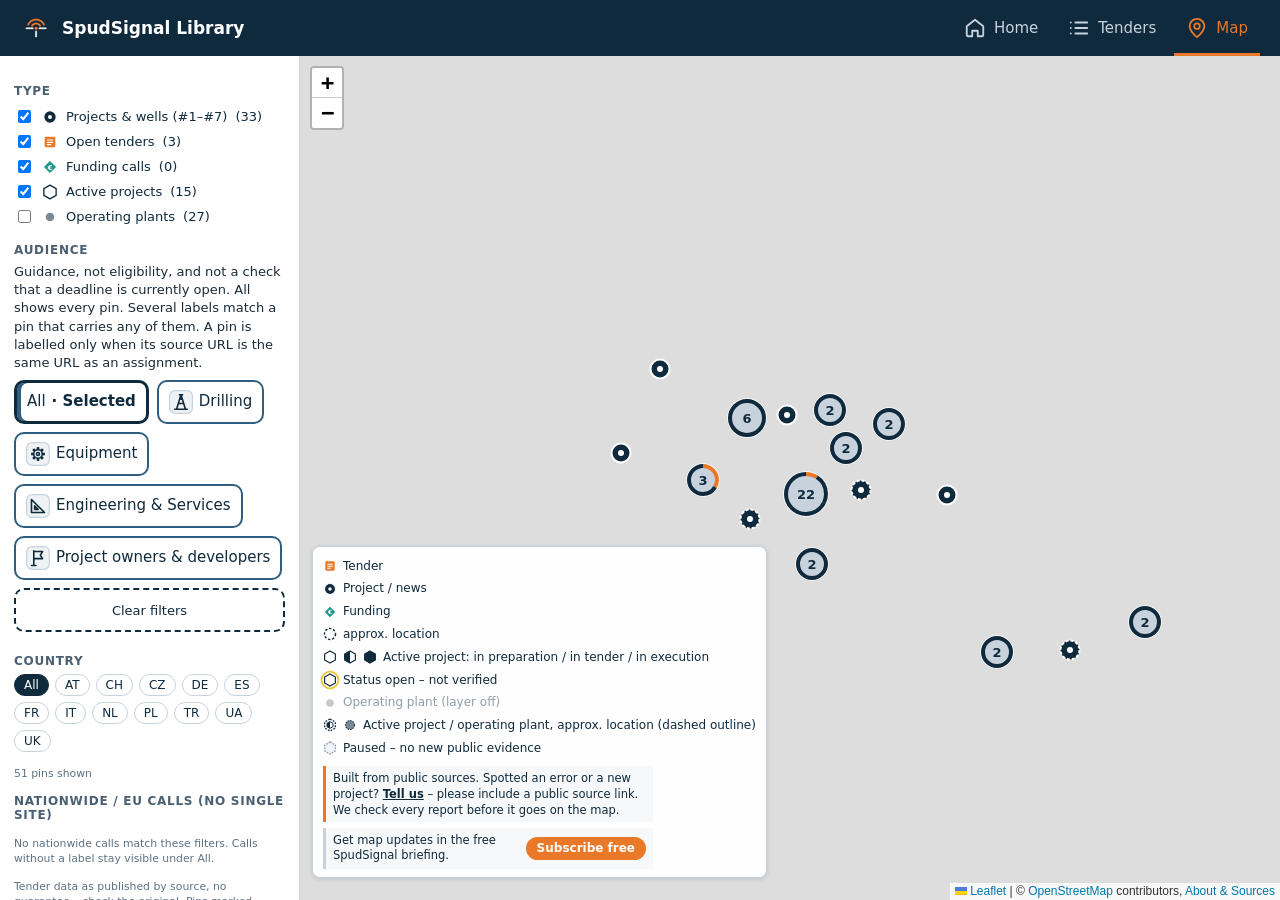
==== commit d0db6aa0: "Map: Bavaria release – Active projects (15) and Operating plants (28) layers, project list, report l" ====
--- a/map/index.html
+++ b/map/index.html
@@ -1,21 +1,22 @@
 <!doctype html><html lang="en"><head><meta charset="utf-8"><meta name="viewport" content="width=device-width,initial-scale=1,viewport-fit=cover">
 <title>Geothermal map: projects, tenders &amp; funding – SpudSignal Library</title>
 <meta name="description" content="Map of geothermal projects and wells from SpudSignal issues, plus open tenders and funding calls in Europe.">
-<meta property="og:title" content="Find geothermal updates by audience">
-<meta property="og:description" content="Explore European geothermal updates with audience filters for drilling, equipment, engineering and project development.">
-<meta property="og:image" content="https://library.spudsignal.com/map/og-audience-filters-2026-11-08.png">
+<meta property="og:title" content="We put Bavaria on the map – SpudSignal geothermal map">
+<meta property="og:description" content="New on the SpudSignal map: an Active projects layer with 15 deep geothermal projects and 28 operating plants in Bavaria. Every new pin links to a public source.">
+<meta property="og:image" content="https://library.spudsignal.com/map/og-bavaria-2026-11-13.png">
+<meta property="og:image:secure_url" content="https://library.spudsignal.com/map/og-bavaria-2026-11-13.png">
 <meta property="og:image:type" content="image/png">
 <meta property="og:image:width" content="1200">
 <meta property="og:image:height" content="627">
-<meta property="og:image:alt" content="SpudSignal map with audience filters for drilling, equipment, engineering and services, and project owners and developers. Guidance, not eligibility.">
+<meta property="og:image:alt" content="SpudSignal visual: We put Bavaria on the map. 15 Active projects, 28 Operating plants. Bavaria highlighted on a map of Germany.">
 <meta property="og:url" content="https://library.spudsignal.com/map/">
 <meta property="og:type" content="website">
 <meta property="og:site_name" content="SpudSignal">
 <meta name="twitter:card" content="summary_large_image">
-<meta name="twitter:title" content="Find geothermal updates by audience">
-<meta name="twitter:description" content="Explore European geothermal updates with audience filters for drilling, equipment, engineering and project development.">
-<meta name="twitter:image" content="https://library.spudsignal.com/map/og-audience-filters-2026-11-08.png">
-<meta name="twitter:image:alt" content="SpudSignal map with audience filters for drilling, equipment, engineering and services, and project owners and developers. Guidance, not eligibility.">
+<meta name="twitter:title" content="We put Bavaria on the map – SpudSignal geothermal map">
+<meta name="twitter:description" content="New on the SpudSignal map: an Active projects layer with 15 deep geothermal projects and 28 operating plants in Bavaria. Every new pin links to a public source.">
+<meta name="twitter:image" content="https://library.spudsignal.com/map/og-bavaria-2026-11-13.png">
+<meta name="twitter:image:alt" content="SpudSignal visual: We put Bavaria on the map. 15 Active projects, 28 Operating plants. Bavaria highlighted on a map of Germany.">
 <link rel="icon" href="/favicon.svg">
 <link rel="stylesheet" href="vendor/leaflet/leaflet.css">
 <link rel="stylesheet" href="vendor/markercluster/MarkerCluster.css">
@@ -70,6 +71,39 @@
 #audrow button[aria-pressed="true"]::after{content:" · Selected";font-weight:700}
 #audrow img{width:24px;height:24px;flex:none}
 .clearf{min-height:44px;margin:8px 0;border:2px dashed #0F2A3D;background:#fff;color:#0F2A3D;border-radius:10px;font:inherit;padding:8px 12px;cursor:pointer;width:100%}
+
+
+.tnotice{font-size:12.5px;line-height:1.45;background:#f6f8fa;border-left:3px solid var(--orange);padding:6px 8px;margin:12px 0 6px}.tnotice a{color:var(--navy);font-weight:bold}
+#legend .tnotice{max-width:330px;margin:6px 0 0;padding:4px 7px;font-size:11.5px;line-height:1.4;white-space:normal}
+#legend span.off{opacity:.45}
+.tcred{font-size:12px;color:#3d5163;line-height:1.45;margin:4px 0 0;padding-left:16px;overflow-wrap:anywhere}.tcred li{margin:0 0 4px}
+.tcredh{font-size:12px;color:#3d5163;margin:4px 0}#about-sources{border-top:1px solid #C8D2DC;margin-top:10px;padding-top:2px}
+#legtog{display:none}
+@media(max-width:760px){
+
+#legend{display:block!important;left:8px;right:8px;bottom:24px;white-space:normal!important;padding:6px 8px;font-size:12px;line-height:1.6;max-height:55%;overflow:auto}
+#legend .legitems{display:none}#legend.open .legitems{display:block}
+#legtog{display:inline-flex;align-items:center;gap:4px;min-height:32px;margin:0 0 4px;padding:4px 10px;border:1.5px solid #0F2A3D;border-radius:16px;background:#fff;color:#0F2A3D;font:inherit;font-size:12.5px;font-weight:bold}
+#legend .tnotice{display:block!important;max-width:none;font-size:12.5px!important;line-height:1.45;margin:2px 0 0}
+.leaflet-popup-content{max-width:72vw}}
+.hd{display:block;margin:0 0 2px}.st{display:flex;align-items:center;gap:6px;color:#4a6072;font-size:12px;margin:2px 0 4px}
+.chip{background:#F2C230;border:1px solid var(--navy);border-radius:3px;padding:0 4px;font-size:11px;font-weight:bold;white-space:nowrap}
+.chip.paused{background:#fff;border:1.4px dashed #8FA3B5;color:#4a6072;white-space:normal;display:inline-block;margin-top:2px}
+.pp .ln{margin-top:4px;font-size:12px;color:#4a6072}
+details.more{margin-top:4px;font-size:12px} details.more summary{cursor:pointer;color:var(--navy);font-weight:bold;list-style:revert}
+details.more ul{margin:3px 0 0;padding-left:16px} details.more li{margin:1px 0} details.more a{color:var(--navy);font-weight:normal;overflow-wrap:anywhere}
+.pp .sl{margin:4px 0}.pp .src a{color:var(--navy);font-weight:bold}.pp hr{border:0;border-top:1px solid #C8D2DC;margin:8px 0}
+.sscta{display:flex;align-items:center;gap:10px;color:#0F2A3D;font-family:"DejaVu Sans",Verdana,sans-serif}
+.sscta .ctab{flex:none;background:#E97828;color:#fff!important;font-weight:bold;text-decoration:none;border-radius:14px;padding:4px 11px;font-size:12px;line-height:1.3;white-space:nowrap}
+.sscta .ctab:hover,.sscta .ctab:focus-visible{background:#0F2A3D}
+#legend .sscta{max-width:330px;margin:6px 0 0;padding:5px 7px;font-size:11.5px;line-height:1.35;background:#f6f8fa;border-left:3px solid #C8D2DC;white-space:normal}
+#legend .sscta span.ctat{display:inline}
+#ctabar{display:none}
+@media(max-width:760px){#legend .sscta{display:none!important}
+#ctabar{display:flex;position:fixed;top:env(safe-area-inset-top);left:0;right:0;height:48px;z-index:1150;margin:0;padding:0 10px;justify-content:space-between;background:#F4F6F8;border-bottom:1px solid #C8D2DC;font-size:12px;line-height:1.3}
+#ctabar .ctab{font-size:12.5px;padding:6px 12px}
+body #wrap{top:calc(48px + env(safe-area-inset-top))!important}}
+
 </style><style id="appnav-css">/* appnav v3: identical on /, /tenders/, /map/ */
 .appnav{position:fixed;z-index:1200;left:0;right:0;background:#0F2A3D;font-family:"DejaVu Sans",Verdana,system-ui,sans-serif;box-sizing:border-box}
 .appnav *{box-sizing:border-box}.appnav a{text-decoration:none}
@@ -89,7 +123,7 @@
 body.has-appnav{padding-bottom:calc(64px + env(safe-area-inset-bottom))}}
 </style>
 </head><body>
-<div id="wrap"><aside id="panel">
+<div id="ctabar" class="sscta" data-cta="mobile"><span class="ctat">Get map updates in the free SpudSignal briefing.</span> <a class="ctab" href="https://spudsignal.beehiiv.com/subscribe?utm_source=map&amp;utm_medium=cta&amp;utm_content=mobile" target="_blank" rel="noopener">Subscribe free</a></div><div id="wrap"><aside id="panel">
 <h3>Type</h3><div id="types"></div>
 <h3 id="aud-heading">Audience</h3>
 <p class="audnote">Guidance, not eligibility, and not a check that a deadline is currently open. All shows every pin. Several labels match a pin that carries any of them. A pin is labelled only when its source URL is the same URL as an assignment.</p>
@@ -106,15 +140,18 @@
 <p><small id="count"></small></p>
 <h3>Nationwide / EU calls (no single site)</h3><div id="nw"></div>
 <p><small>Tender data as published by source, no guarantee – check the original. Pins marked “approx.” sit at town/region level.</small></p>
-<p class="pab"><small><a href="/tenders/#about">About &amp; Sources</a> · <a href="https://impressum.spudsignal.com">Impressum</a> · <a href="https://privacy.spudsignal.com">Privacy</a></small></p>
+<p class="tnotice">Built from public sources. Spotted an error or a new project? <a href="mailto:spudsignal@gmx.de?subject=Map%20report%3A%20&amp;body=Project%20or%20pin%3A%0ASource%20link%20%28public%29%3A%0AWhat%20is%20wrong%20or%20new%3A%0A">Tell us</a> – please include a public source link. We check every report before it goes on the map.</p><p class="pab"><small><a href="/projects/">Project list</a></small></p><section id="about-sources"><h3>About &amp; Sources</h3><p class="tcredh">Credits for the new layers (active projects, operating plants):</p><ul class="tcred"><li>Datenquelle: Bayerisches Landesamt für Umwelt, www.lfu.bayern.de – Lizenz CC BY 4.0 (https://creativecommons.org/licenses/by/4.0/); Daten ausgewählt und bearbeitet (Stand 31.12.2024)</li><li>Datenquelle: Marktstammdatenregister, Bundesnetzagentur (Gesamtdatenauszug 11.11.2026); Lizenz: Datenlizenz Deutschland – Namensnennung – Version 2.0 (dl-de/by-2-0, https://www.govdata.de/dl-de/by-2-0); Daten ausgewählt und bearbeitet. Dataset: Marktstammdatenregister (BNetzA), https://www.marktstammdatenregister.de/MaStR/Datendownload</li><li>Koordinaten (Gemeinde/Ortsteil, ca.): © OpenStreetMap-Mitwirkende, ODbL (https://www.openstreetmap.org/copyright)</li><li>TED: © European Union, single notices linked</li></ul><p class="tcredh">Locations are approximate unless noted. No coordinate table is offered, and nothing can be downloaded or exported.</p></section><p class="pab"><small><a href="/tenders/#about">About &amp; Sources</a> · <a href="https://impressum.spudsignal.com">Impressum</a> · <a href="https://privacy.spudsignal.com">Privacy</a></small></p>
 </aside><div id="map"></div><div id="legend"></div><button id="tog">☰ Filters</button></div>
 <!-- appnav v3 --><nav class="appnav" aria-label="Main"><a class="ab" href="/"><img src="/map/logo-v3-dark.png" alt="" width="32" height="32"><b>SpudSignal Library</b></a><div class="al"><a href="/"><svg width="22" height="22" viewBox="0 0 24 24" fill="none" stroke="currentColor" stroke-width="2" stroke-linecap="round" stroke-linejoin="round" aria-hidden="true" focusable="false"><path d="m3 10 9-7 9 7v10a1 1 0 0 1-1 1h-5v-6h-6v6H4a1 1 0 0 1-1-1z"/></svg><span>Home</span></a><a href="/tenders/"><svg width="22" height="22" viewBox="0 0 24 24" fill="none" stroke="currentColor" stroke-width="2" stroke-linecap="round" stroke-linejoin="round" aria-hidden="true" focusable="false"><path d="M3 12h.01"/><path d="M3 18h.01"/><path d="M3 6h.01"/><path d="M8 12h13"/><path d="M8 18h13"/><path d="M8 6h13"/></svg><span>Tenders</span></a><a href="/map/" aria-current="page"><svg width="22" height="22" viewBox="0 0 24 24" fill="none" stroke="currentColor" stroke-width="2" stroke-linecap="round" stroke-linejoin="round" aria-hidden="true" focusable="false"><path d="M20 10c0 5-8 12-8 12s-8-7-8-12a8 8 0 0 1 16 0z"/><circle cx="12" cy="10" r="3"/></svg><span>Map</span></a></div></nav>
-<script src="vendor/leaflet/leaflet.js"></script><script src="vendor/markercluster/leaflet.markercluster.js"></script><script src="data.js"></script><script src="/audience/filter.js"></script>
+<script src="vendor/leaflet/leaflet.js"></script><script src="vendor/markercluster/leaflet.markercluster.js"></script><script src="data.js"></script><script src="testlayers.js"></script><script src="/audience/filter.js"></script>
 <script>
+const NOTICE_HTML="<p class=\"tnotice\">Built from public sources. Spotted an error or a new project? <a href=\"mailto:spudsignal@gmx.de?subject=Map%20report%3A%20&amp;body=Project%20or%20pin%3A%0ASource%20link%20%28public%29%3A%0AWhat%20is%20wrong%20or%20new%3A%0A\">Tell us</a> \u2013 please include a public source link. We check every report before it goes on the map.</p>";
+const CTA_DESKTOP="<p class=\"sscta\" data-cta=\"desktop\"><span class=\"ctat\">Get map updates in the free SpudSignal briefing.</span> <a class=\"ctab\" href=\"https://spudsignal.beehiiv.com/subscribe?utm_source=map&amp;utm_medium=cta&amp;utm_content=desktop\" target=\"_blank\" rel=\"noopener\">Subscribe free</a></p>";
 const C={project:'#0F2A3D',tender:'#E97828',funding:'#1B998B'},LB={project:'Projects & wells (#1–#7)',tender:'Open tenders',funding:'Funding calls'};
+const CT={active:'#0F2A3D',operating:'#8FA3B5'},LBT={active:'Active projects',operating:'Operating plants'};
 const m=Lf();function Lf(){const mm=window.L.map('map',{zoomControl:true,maxZoom:12}).setView([49,10],4);
 window.L.tileLayer('https://tile.openstreetmap.org/{z}/{x}/{y}.png',{maxZoom:12,attribution:'&copy; <a href="https://www.openstreetmap.org/copyright">OpenStreetMap</a> contributors'}).addTo(mm);return mm}
-const TODAY=new Date();const F=SS_DATA.features.filter(f=>!f.properties.deadline_iso||new Date(f.properties.deadline_iso)>TODAY),on={project:1,tender:1,funding:1},ctys=[...new Set(F.map(f=>f.properties.country))].sort();let sel=new Set(ctys);
+const TODAY=new Date();const F=SS_DATA.features.filter(f=>!f.properties.deadline_iso||new Date(f.properties.deadline_iso)>TODAY),on={project:1,tender:1,funding:1,active:1,operating:0},ctys=[...new Set(F.map(f=>f.properties.country))].sort();let sel=new Set(ctys);
 let audSel=[], byUrl=new Map();
 function normUrl(u){try{u=decodeURIComponent(u||"");}catch(e){}return String(u||"").split("#")[0];}
 function labelsFor(p){const row=byUrl.get(normUrl(p&&p.source_url));if(!row)return [];if(row.status==="reviewed"||row.status==="pending_review")return row.labels||[];return [];}
@@ -133,12 +170,45 @@
 if(t=='funding')return `<svg width="${s}" height="${s}" viewBox="0 0 24 24"><path d="M12 1.5 22.5 12 12 22.5 1.5 12Z" fill="${c}" ${sw} ${st}/><text x="12" y="16" text-anchor="middle" font-size="10" font-weight="bold" fill="#fff" font-family="DejaVu Sans,sans-serif">€</text></svg>`;
 return `<svg width="${s}" height="${s}" viewBox="0 0 24 24"><circle cx="12" cy="12" r="9.5" fill="${c}" ${sw} ${st}/><circle cx="12" cy="12" r="3" fill="#fff"/></svg>`}
 function donut(cnt,n){const s=n<5?34:n<10?40:46,r=s/2-3,ci=2*Math.PI*r;let off=0,seg='';
-['tender','project','funding'].forEach(t=>{const v=cnt[t]||0;if(!v)return;const l=ci*v/n;seg+=`<circle cx="${s/2}" cy="${s/2}" r="${r}" fill="none" stroke="${C[t]}" stroke-width="4" stroke-dasharray="${l} ${ci-l}" stroke-dashoffset="${-off}" transform="rotate(-90 ${s/2} ${s/2})"/>`;off+=l});
+['tender','project','funding','active','operating'].forEach(t=>{const v=cnt[t]||0;if(!v)return;const l=ci*v/n;seg+=`<circle cx="${s/2}" cy="${s/2}" r="${r}" fill="none" stroke="${C[t]||CT[t]}" stroke-width="4" stroke-dasharray="${l} ${ci-l}" stroke-dashoffset="${-off}" transform="rotate(-90 ${s/2} ${s/2})"/>`;off+=l});
 return {s,html:`<svg width="${s}" height="${s}"><circle cx="${s/2}" cy="${s/2}" r="${s/2-1}" fill="#C8D2DC" stroke="#fff" stroke-width="1.5"/>${seg}<text x="50%" y="50%" dy=".35em" text-anchor="middle" font-size="13" font-weight="bold" fill="#0F2A3D" font-family="DejaVu Sans,sans-serif">${n}</text></svg>`}}
 const layer=window.SSLAYER=window.L.markerClusterGroup({maxClusterRadius:35,spiderfyOnMaxZoom:true,showCoverageOnHover:false,iconCreateFunction:c=>{const cnt={};c.getAllChildMarkers().forEach(k=>cnt[k.options.sstype]=(cnt[k.options.sstype]||0)+1);const d=donut(cnt,c.getChildCount());return window.L.divIcon({html:d.html,className:'',iconSize:[d.s,d.s]})}}).addTo(m);
+
+const TL=window.SS_TEST||{active:[],operating:[]};window.SSTEST_MARKERS={};
+const HEXP="12,1.6 21.2,6.9 21.2,17.1 12,22.4 2.8,17.1 2.8,6.9";
+function hexS(fill,s,open,badge,paused,approx){const N='#0F2A3D';let b=`<polygon points="${HEXP}" fill="none" stroke="#fff" stroke-width="4.4" stroke-linejoin="round"/>`;
+ const IN='transform="translate(12 12) scale(.56) translate(-12 -12)"';
+ if(paused)b+=`<polygon points="${HEXP}" fill="#F1F4F7" stroke="#8FA3B5" stroke-width="2.4" stroke-dasharray="3 2" stroke-linejoin="round"/>`;
+ else if(approx){b+=`<polygon points="${HEXP}" fill="#fff" stroke="${N}" stroke-width="2.2" stroke-dasharray="3.2 2.2" stroke-linejoin="round" class="apx"/>`;
+  if(fill==='full')b+=`<polygon points="${HEXP}" fill="${N}" ${IN}/>`;else if(fill==='half')b+=`<g ${IN}><polygon points="${HEXP}" fill="#fff" stroke="${N}" stroke-width="3"/><polygon points="12,1.6 2.8,6.9 2.8,17.1 12,22.4" fill="${N}"/></g>`}
+ else if(fill==='full')b+=`<polygon points="${HEXP}" fill="${N}" stroke="${N}" stroke-width="2" stroke-linejoin="round"/>`;
+ else if(fill==='half')b+=`<polygon points="${HEXP}" fill="#fff"/><polygon points="12,1.6 2.8,6.9 2.8,17.1 12,22.4" fill="${N}"/><polygon points="${HEXP}" fill="none" stroke="${N}" stroke-width="2" stroke-linejoin="round"/>`;
+ else b+=`<polygon points="${HEXP}" fill="#fff" stroke="${N}" stroke-width="2" stroke-linejoin="round"/>`;
+ const ring=open?`<circle cx="12" cy="12" r="14.5" fill="none" stroke="#F2C230" stroke-width="3"/>`:'';
+ const bd=badge?`<circle cx="20" cy="20" r="4.6" fill="#8FA3B5" stroke="#fff" stroke-width="1.6"/>`:'';
+ return `<svg width="${s}" height="${s}" viewBox="0 0 24 24" overflow="visible">${ring}${b}${bd}</svg>`}
+function opS(s,shared,approx){return `<svg width="${s}" height="${s}" viewBox="0 0 24 24" overflow="visible">${approx?'<circle cx="12" cy="12" r="8.6" fill="#fff"/><circle cx="12" cy="12" r="7.6" fill="#0F2A3D" fill-opacity=".55" stroke="#0F2A3D" stroke-width="1.8" stroke-dasharray="2.6 1.8" class="apx"/>':'<circle cx="12" cy="12" r="7.5" fill="#0F2A3D" fill-opacity=".55" stroke="#fff" stroke-width="2"/>'}${shared?'<circle cx="12" cy="12" r="11" fill="none" stroke="#0F2A3D" stroke-width="1.4" stroke-dasharray="2.2 2"/>':''}</svg>`}
+function moreSrc(p){const xs=p.sources||[];if(!xs.length)return '';return `<details class="more"><summary>More sources (${xs.length})</summary><ul>${xs.map(x=>`<li><a href="${esc(x.url)}" target="_blank" rel="noopener">${esc(x.name)}</a></li>`).join('')}</ul></details>`}
+function tblock(p){let h=`<b class="hd">${esc(p.name)}</b><div class="st">${esc(p.stage)}${p.status_open&&p.status_label?` <span class="chip">${esc(p.status_label)}</span>`:''}</div>`;
+ if(p.paused_chip)h+=`<div><span class="chip paused">${esc(p.paused_chip)}</span></div>`;
+ if(p.status_line)h+=`<div class="sl">${esc(p.status_line)}</div>`;
+ if(p.source_url)h+=`<div class="src">Source: <a href="${esc(p.source_url)}" target="_blank" rel="noopener">${esc(p.source_name||p.source_url)}</a></div>`;
+ h+=moreSrc(p);if(p.location_note)h+=`<div class="ln">${esc(p.location_note)}</div>`;return h}
+function drawTest(){let k=0;const audOk=window.SpudAudience.audienceMatch([],audSel);if(!audOk||!sel.has('DE'))return 0;
+ const badges={};TL.operating.forEach(o=>{if(o.pipeline_at_site)(badges[o.pipeline_at_site]=badges[o.pipeline_at_site]||[]).push(o)});
+ if(on.active)TL.active.forEach(p=>{const bo=on.operating?(badges[p.id]||[]):[];let pop=`<div class="pp">${tblock(p)}`;bo.forEach(o=>pop+=`<hr>${tblock(o)}`);pop+='</div>';
+  const mk=window.L.marker([p.lat,p.lon],{sstype:'active',icon:window.L.divIcon({html:hexS(p.pin_fill,24,p.status_open,bo.length>0,!!p.paused_chip,!!p.approx),className:'',iconSize:[24,24],iconAnchor:[12,12],popupAnchor:[0,-10]})}).bindPopup(pop,{maxWidth:300}).addTo(layer);
+  SSTEST_MARKERS[p.id]=mk;k++});
+ if(on.operating){const grp=new Map();TL.operating.forEach(o=>{if(o.pipeline_at_site&&on.active)return;const key=o.lat+','+o.lon;if(!grp.has(key))grp.set(key,[]);grp.get(key).push(o)});
+  grp.forEach(g=>{const pop='<div class="pp">'+g.map(tblock).join('<hr>')+'</div>';
+   const mk=window.L.marker([g[0].lat,g[0].lon],{sstype:'operating',icon:window.L.divIcon({html:(g.every(o=>o.paused_chip)?hexS('outline',22,false,false,true):opS(22,g.length>1,g.every(o=>o.approx))),className:'',iconSize:[22,22],iconAnchor:[11,11],popupAnchor:[0,-9]})}).bindPopup(pop,{maxWidth:300}).addTo(layer);
+   g.forEach(o=>SSTEST_MARKERS[o.id]=mk);k++})}
+ return k}
+layer.on('popupopen',e=>{const el=e.popup.getElement();if(el)el.querySelectorAll('details').forEach(d=>d.addEventListener('toggle',()=>{const pp=e.popup;if(pp._updateLayout){pp._updateLayout();pp._updatePosition();pp._adjustPan&&pp._adjustPan()}}))});
+function testCounts(){const pts=new Set(TL.operating.map(o=>o.lat+','+o.lon)).size;return {active:TL.active.length,operating:pts}}
 function draw(){layer.clearLayers();let n=0;F.forEach(f=>{const p=f.properties;if(!on[p.type]||!sel.has(p.country)||!passAud(p))return;n++;
 window.L.marker([f.geometry.coordinates[1],f.geometry.coordinates[0]],{sstype:p.type,icon:window.L.divIcon({html:shp(p.type,p.type=='project'?24:26,p.approx),className:'',iconSize:[26,26],iconAnchor:[13,13],popupAnchor:[0,-10]})}).bindPopup(pop(p),{maxWidth:280}).addTo(layer)});
-let msg=n+" pins shown";if(audSel.length)msg+=" · audience: any of "+audSel.join(", ");
+n+=drawTest();paintLegend();let msg=n+" pins shown";if(audSel.length)msg+=" · audience: any of "+audSel.join(", ");
 document.getElementById("count").textContent=msg;
 document.getElementById("audempty").hidden=!(audSel.length&&n===0);
 document.querySelectorAll("[data-tc]").forEach(el=>{const t=el.dataset.tc;el.textContent="("+F.filter(f=>f.properties.type===t&&sel.has(f.properties.country)&&passAud(f.properties)).length+")";});
@@ -146,16 +216,20 @@
 function refreshNw(){const rows=(SS_EXTRA.nationwide||[]).filter(p=>new Date(p.deadline_iso)>TODAY&&passAud(p));
 document.getElementById("nw").innerHTML=rows.length?rows.map(p=>`<div class="nw"><b>${esc(p.country)}</b> · <a href="${esc(p.source_url)}" target="_blank" rel="noopener">${esc(p.title)}</a><br><small>Deadline: ${esc(p.deadline)}</small>${labelsFor(p).length?`<br><small>For: ${labelsFor(p).map(esc).join(", ")}</small>`:""}</div>`).join(""):"<p><small>No nationwide calls match these filters. Calls without a label stay visible under All.</small></p>";}
 document.getElementById('types').innerHTML=Object.keys(C).map(t=>`<label><input type="checkbox" checked data-t="${t}">${shp(t,16,false)}${LB[t]} <span data-tc="${t}">(${F.filter(f=>f.properties.type==t).length})</span></label>`).join('');
-document.querySelectorAll('[data-t]').forEach(i=>i.onchange=()=>{on[i.dataset.t]=i.checked;draw()});
+{const tc=testCounts();document.getElementById('types').insertAdjacentHTML('beforeend',`<label><input type="checkbox" checked data-t="active">${hexS('outline',16,false,false)}${LBT.active} <span>(${tc.active})</span></label>`+`<label><input type="checkbox" data-t="operating">${opS(16,false)}${LBT.operating} <span>(${tc.operating})</span></label>`);}
+document.querySelectorAll('[data-t]').forEach(i=>i.onchange=()=>{on[i.dataset.t]=i.checked?1:0;draw()});
 const ce=document.getElementById('ctys');ce.innerHTML='<button class="on" data-c="*">All</button>'+ctys.map(c=>`<button data-c="${c}">${c}</button>`).join('');
 ce.onclick=e=>{const c=e.target.dataset.c;if(!c)return;if(c=='*')sel=new Set(ctys);else sel=new Set([c]);ce.querySelectorAll('button').forEach(b=>b.classList.toggle('on',b.dataset.c==c));draw()};
 function paintAud(){document.getElementById("aud-all").setAttribute("aria-pressed",audSel.length?"false":"true");document.querySelectorAll("#audrow [data-v]").forEach(b=>b.setAttribute("aria-pressed",audSel.includes(b.dataset.v)?"true":"false"));}
 document.getElementById("audrow").addEventListener("click",e=>{const b=e.target.closest("button");if(!b)return;if(b.id==="aud-all")audSel=[];else{const v=b.dataset.v;audSel=audSel.includes(v)?audSel.filter(x=>x!==v):audSel.concat(v);}paintAud();draw();});
-document.getElementById("clearf").addEventListener("click",()=>{on.project=on.tender=on.funding=1;document.querySelectorAll("[data-t]").forEach(i=>{i.checked=true;});sel=new Set(ctys);ce.querySelectorAll("button").forEach(b=>b.classList.toggle("on",b.dataset.c==="*"));audSel=[];paintAud();draw();});
+document.getElementById("clearf").addEventListener("click",()=>{on.project=on.tender=on.funding=on.active=1;on.operating=0;document.querySelectorAll("[data-t]").forEach(i=>{i.checked=i.dataset.t!=="operating";});sel=new Set(ctys);ce.querySelectorAll("button").forEach(b=>b.classList.toggle("on",b.dataset.c==="*"));audSel=[];paintAud();draw();});
 document.getElementById('tog').onclick=()=>document.getElementById('panel').classList.toggle('open');
 m.on('click',()=>document.getElementById('panel').classList.remove('open'));
-document.getElementById('legend').innerHTML=[['tender','Tender'],['project','Project / news'],['funding','Funding']].map(([t,l])=>`<span>${shp(t,14,false)}${l}</span>`).join('')+'<span><svg width="14" height="14" viewBox="0 0 24 24"><circle cx="12" cy="12" r="9.5" fill="#fff" stroke="#0F2A3D" stroke-width="2.5" stroke-dasharray="4 3"/></svg>approx. location</span>';
-draw();window.SSMAP=m;
+const LEG0=[['tender','Tender'],['project','Project / news'],['funding','Funding']].map(([t,l])=>`<span>${shp(t,14,false)}${l}</span>`).join('')+'<span><svg width="14" height="14" viewBox="0 0 24 24"><circle cx="12" cy="12" r="9.5" fill="#fff" stroke="#0F2A3D" stroke-width="2.5" stroke-dasharray="4 3"/></svg>approx. location</span>';
+function paintLegend(){const el=document.getElementById('legend');if(!el)return;el.innerHTML='<button type="button" id="legtog" aria-expanded="'+(el.classList.contains('open')?'true':'false')+'">Legend '+(el.classList.contains('open')?'▾':'▸')+'</button><div class="legitems">'+LEG0+`<span${on.active?'':' class="off"'}>${hexS('outline',14)}${hexS('half',14)}${hexS('full',14)}Active project: in preparation / in tender / in execution</span>`+`<span${on.active?'':' class="off"'}>${hexS('outline',14,true)}Status open – not verified</span>`+`<span${on.operating?'':' class="off"'}>${opS(14,false)}Operating plant${on.operating?'':' (layer off)'}</span>`+`<span>${hexS('half',14,false,false,false,true)}${opS(14,false,true)}Active project / operating plant, approx. location (dashed outline)</span>`+`<span>${hexS('outline',14,false,false,true)}Paused – no new public evidence</span></div>`+NOTICE_HTML+CTA_DESKTOP;}
+document.getElementById('legend').addEventListener('click',e=>{if(e.target.closest('#legtog')){document.getElementById('legend').classList.toggle('open');paintLegend()}});
+paintLegend();
+draw();window.SSMAP=m;if(m.attributionControl)m.attributionControl.addAttribution("<a href=\"#about-sources\" onclick=\"var p=document.getElementById('panel');if(p)p.classList.add('open')\">About &amp; Sources</a>");
 fetch("/audience/assignments.json").then(r=>r.json()).then(doc=>{(doc.assignments||[]).forEach(a=>{byUrl.set(normUrl(a.url),a);byUrl.set(a.url,a);});draw();}).catch(()=>draw());
 if(window.innerWidth<=760&&layer.getLayers().length)m.fitBounds(layer.getBounds(),{padding:[24,24]});
 </script></body></html>
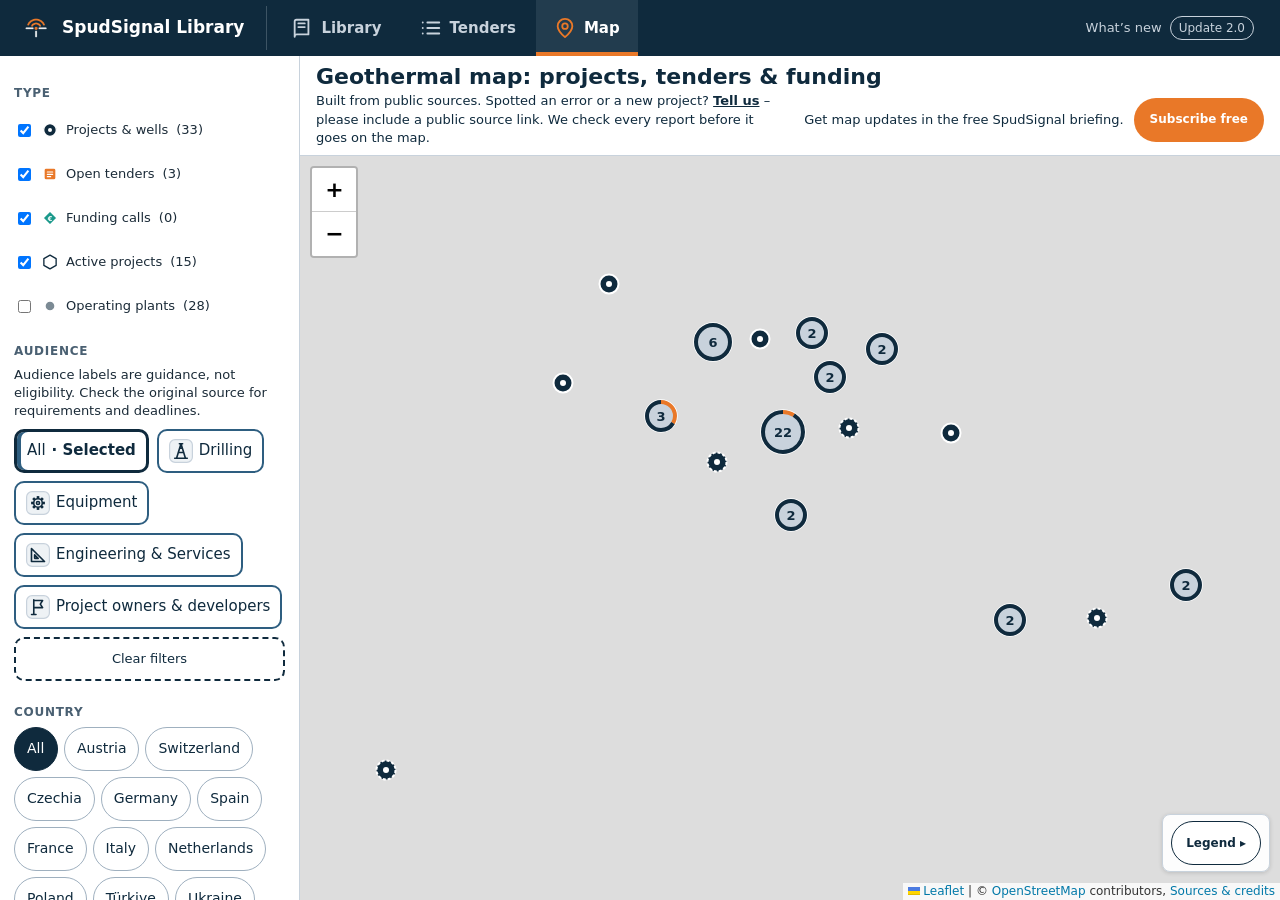
==== commit fc538ac1: "Library Update 2.0: shared tab bar, shared stylesheet and footer, What's new page Built from prototy" ====
--- a/map/index.html
+++ b/map/index.html
@@ -1,4 +1,4 @@
-<!doctype html><html lang="en"><head><meta charset="utf-8"><meta name="viewport" content="width=device-width,initial-scale=1,viewport-fit=cover">
+<!doctype html><html data-ss-tabs="2.0" lang="en"><head><meta charset="utf-8"><meta name="viewport" content="width=device-width,initial-scale=1,viewport-fit=cover">
 <title>Geothermal map: projects, tenders &amp; funding – SpudSignal Library</title>
 <meta name="description" content="Map of geothermal projects and wells from SpudSignal issues, plus open tenders and funding calls in Europe.">
 <meta property="og:title" content="We put Bavaria on the map – SpudSignal geothermal map">
@@ -22,7 +22,7 @@
 <link rel="stylesheet" href="vendor/markercluster/MarkerCluster.css">
 <style>
 :root{--navy:#0F2A3D;--orange:#E97828;--gb:#C8D2DC}
-*{box-sizing:border-box}html,body{margin:0;height:100%;font-family:"DejaVu Sans",Verdana,system-ui,sans-serif;color:var(--navy)}
+*{box-sizing:border-box}html,body{margin:0;height:100%;color:var(--navy)}
 header{height:56px;background:var(--navy);color:#fff;display:flex;align-items:center;gap:10px;padding:0 16px}
 header img{height:40px}header b{font-size:17px}header nav{margin-left:auto;display:flex;gap:16px;font-size:14px}
 header nav a{color:var(--gb);text-decoration:none}header nav a.on{color:#fff;border-bottom:2px solid var(--orange)}
@@ -33,11 +33,10 @@
 h3{font-size:12px;text-transform:uppercase;letter-spacing:.06em;margin:14px 0 6px;color:#4a6072}
 label{display:flex;align-items:center;gap:8px;padding:3px 0;cursor:pointer}
 .dot{width:12px;height:12px;border-radius:50%;display:inline-block;border:2px solid #fff;box-shadow:0 0 0 1px var(--navy)}
-.cty{display:flex;flex-wrap:wrap;gap:6px}.cty button{font:inherit;font-size:12px;border:1px solid var(--gb);background:#fff;color:var(--navy);border-radius:14px;padding:3px 9px;cursor:pointer}
-.cty button.on{background:var(--navy);color:#fff;border-color:var(--navy)}
+.cty{display:flex;flex-wrap:wrap;gap:6px}
 .nw{border-left:3px solid var(--orange);padding:4px 8px;margin:6px 0;background:#f6f8fa}
 .nw a{color:var(--navy)}small{color:#5d7283}
-.leaflet-popup-content{font-family:inherit;font-size:13px;line-height:1.4;margin:12px 14px}
+.leaflet-popup-content{font-size:13px;line-height:1.4;margin:12px 14px}
 .pt{font-size:11px;font-weight:bold;text-transform:uppercase;letter-spacing:.05em}
 .pp b{display:block;margin:3px 0}.pp a{color:var(--orange);font-weight:bold}
 .ap{background:var(--gb);border-radius:3px;padding:0 4px;font-size:11px}
@@ -104,29 +103,29 @@
 #ctabar .ctab{font-size:12.5px;padding:6px 12px}
 body #wrap{top:calc(48px + env(safe-area-inset-top))!important}}
 
-</style><style id="appnav-css">/* appnav v3: identical on /, /tenders/, /map/ */
-.appnav{position:fixed;z-index:1200;left:0;right:0;background:#0F2A3D;font-family:"DejaVu Sans",Verdana,system-ui,sans-serif;box-sizing:border-box}
-.appnav *{box-sizing:border-box}.appnav a{text-decoration:none}
-.appnav .al a{display:flex;align-items:center;color:#C8D2DC}
-.appnav .al a[aria-current="page"]{color:#E97828}
-.appnav a:focus-visible{outline:2px solid #E97828;outline-offset:-3px}
-@media(min-width:761px){.appnav{top:0;height:56px;display:flex;align-items:center;padding:0 20px}
-.appnav .ab{display:flex;align-items:center;gap:10px;color:#fff;font-size:17px}.appnav .ab img{height:32px;width:auto}
-.appnav .al{margin-left:auto;display:flex;gap:6px;height:100%}
-.appnav .al a{gap:8px;padding:0 12px;font-size:15px;border-bottom:3px solid transparent;border-top:3px solid transparent}
-.appnav .al a[aria-current="page"]{border-bottom-color:#E97828}.appnav .al a:hover{color:#fff}
-body.has-appnav{padding-top:56px}}
-@media(max-width:760px){.appnav{bottom:0;padding:0 env(safe-area-inset-right) env(safe-area-inset-bottom) env(safe-area-inset-left)}
-.appnav .ab{display:none}.appnav .al{display:flex}
-.appnav .al a{flex:1;min-height:56px;flex-direction:column;justify-content:center;gap:2px;font-size:12px;border-top:3px solid transparent}
-.appnav .al a[aria-current="page"]{border-top-color:#E97828}
-body.has-appnav{padding-bottom:calc(64px + env(safe-area-inset-bottom))}}
 </style>
-</head><body>
-<div id="ctabar" class="sscta" data-cta="mobile"><span class="ctat">Get map updates in the free SpudSignal briefing.</span> <a class="ctab" href="https://spudsignal.beehiiv.com/subscribe?utm_source=map&amp;utm_medium=cta&amp;utm_content=mobile" target="_blank" rel="noopener">Subscribe free</a></div><div id="wrap"><aside id="panel">
+<link rel="stylesheet" href="/assets/spudsignal.css"><script src="/assets/ss-url.js" defer></script><style>
+#wrap{display:flex}#mapcol{flex:1;display:flex;flex-direction:column;min-width:0}#map{flex:1;min-height:0}
+.ss-maphead{height:auto;color:var(--navy);display:grid;grid-template-columns:1fr auto;gap:2px 16px;align-items:center;background:#fff;border-bottom:1px solid var(--gb);padding:8px 16px}
+.ss-maphead h1{grid-column:1/3;font-size:22px;margin:0;color:var(--navy)}
+.ss-maphead .tnotice{grid-column:1;grid-row:2;margin:0;font-size:13px;line-height:1.4;background:none;border:0;padding:0}.ss-maphead .tnotice a{color:var(--navy);font-weight:700}
+.ss-maphead .sscta{grid-column:2;grid-row:2;display:flex;position:static;align-items:center;gap:10px;margin:0;font-size:13px;color:var(--navy)}
+.ss-maphead .ctab{display:inline-flex;align-items:center;min-height:44px;background:var(--orange);color:#fff;font-weight:700;text-decoration:none;border-radius:22px;padding:0 16px;white-space:nowrap}
+#legend{left:auto!important;right:10px;bottom:28px;padding:6px 8px;max-width:420px}#legend.open .legitems{display:block!important}#legend:not(.open) .legitems{display:none!important}
+#legend .lrow{display:flex;gap:10px}#legend .lrow i{font-style:normal;display:flex;align-items:center;gap:4px}
+#legend #legtog{display:inline-flex!important;align-items:center;margin:0;font-size:13px;min-height:44px;min-width:44px;font:inherit;font-weight:700;border:1px solid var(--navy);border-radius:22px;background:#fff;color:var(--navy);padding:0 14px;cursor:pointer}
+#mnotice{display:none}
+.minfo{margin:10px 0;border-top:1px solid var(--gb);padding-top:6px}.minfo>summary{min-height:44px;display:flex;align-items:center;font-weight:700;cursor:pointer}
+#panel h1.sr-only-m{font-size:15px;margin:0 0 4px;color:var(--navy)}
+@media(min-width:761px){#panel h1.sr-only-m{position:absolute;width:1px;height:1px;overflow:hidden;clip:rect(0 0 0 0)}}
+@media(max-width:760px){.ss-maphead{display:none}#mnotice{display:block;position:absolute;z-index:900;left:8px;right:8px;bottom:22px}#mnotice .tnotice{margin:0;background:rgba(255,255,255,.96);border:1px solid var(--gb);border-left:4px solid var(--orange);border-radius:8px;padding:8px 10px;font-size:13px}
+ #legend{right:8px;bottom:auto;top:10px;left:auto!important;padding:0;border:0;background:none;box-shadow:none;display:block}#legend.open{background:#fff;padding:6px 8px;border:1px solid var(--gb)}
+ #panel h1.sr-only-m{display:block}}
+</style></head><body class="has-appnav"><a class="skip" href="#content">Skip to content</a><nav class="appnav" aria-label="Main"><a class="ab" href="/" data-carry="/"><img src="/map/logo-v3-dark.png" alt="" width="32" height="32"><b>SpudSignal Library</b></a><div class="al"><a class="tab" href="/" data-carry="/"><svg width="22" height="22" viewBox="0 0 24 24" fill="none" stroke="currentColor" stroke-width="2" stroke-linecap="round" stroke-linejoin="round" aria-hidden="true" focusable="false"><path d="M4 19.5V5a2 2 0 0 1 2-2h13v16H6.5A2.5 2.5 0 0 0 4 21.5z"/><path d="M8 7h7"/><path d="M8 11h7"/></svg><span>Library</span></a><a class="tab" href="/tenders/" data-carry="/tenders/"><svg width="22" height="22" viewBox="0 0 24 24" fill="none" stroke="currentColor" stroke-width="2" stroke-linecap="round" stroke-linejoin="round" aria-hidden="true" focusable="false"><path d="M3 12h.01"/><path d="M3 18h.01"/><path d="M3 6h.01"/><path d="M8 12h13"/><path d="M8 18h13"/><path d="M8 6h13"/></svg><span>Tenders</span></a><a class="tab" href="/map/" data-carry="/map/" aria-current="page"><svg width="22" height="22" viewBox="0 0 24 24" fill="none" stroke="currentColor" stroke-width="2" stroke-linecap="round" stroke-linejoin="round" aria-hidden="true" focusable="false"><path d="M20 10c0 5-8 12-8 12s-8-7-8-12a8 8 0 0 1 16 0z"/><circle cx="12" cy="10" r="3"/></svg><span>Map</span></a></div><a class="wn" href="/whats-new/"><span>What’s new</span><span class="vtag" data-version>Update 2.0</span></a></nav>
+<div id="ctabar" class="sscta" data-cta="mobile"><span class="ctat">Get map updates in the free SpudSignal briefing.</span> <a class="ctab" href="https://spudsignal.beehiiv.com/subscribe?utm_source=map&amp;utm_medium=cta&amp;utm_content=mobile" target="_blank" rel="noopener">Subscribe free</a></div><div id="wrap"><aside id="panel"><h1 class="sr-only-m" id="content" tabindex="-1">Geothermal map: projects, tenders &amp; funding</h1>
 <h3>Type</h3><div id="types"></div>
 <h3 id="aud-heading">Audience</h3>
-<p class="audnote">Guidance, not eligibility, and not a check that a deadline is currently open. All shows every pin. Several labels match a pin that carries any of them. A pin is labelled only when its source URL is the same URL as an assignment.</p>
+<p class="audnote">Audience labels are guidance, not eligibility. Check the original source for requirements and deadlines.</p>
 <div class="audrow" id="audrow" role="group" aria-labelledby="aud-heading">
 <button type="button" id="aud-all" aria-pressed="true">All</button>
 <button type="button" data-v="Drilling" aria-pressed="false"><img src="/symbols/aud-drilling.svg" alt="" width="24" height="24">Drilling</button>
@@ -134,22 +133,22 @@
 <button type="button" data-v="Engineering &amp; Services" aria-pressed="false"><img src="/symbols/aud-engineering.svg" alt="" width="24" height="24">Engineering &amp; Services</button>
 <button type="button" data-v="Project owners &amp; developers" aria-pressed="false"><img src="/symbols/aud-owners.svg" alt="" width="24" height="24">Project owners &amp; developers</button>
 </div>
-<p class="audempty" id="audempty" hidden>No pins carry the selected labels. Pins without a label are hidden while a label is selected. Choose All to see them. This is not a finding that no projects exist.</p>
+<p class="audempty" id="audempty" hidden>No pins carry the selected labels. Pins without a label stay in All. This is not a finding that no projects exist.</p>
 <button type="button" id="clearf" class="clearf">Clear filters</button>
 <h3>Country</h3><div class="cty" id="ctys"></div>
 <p><small id="count"></small></p>
 <h3>Nationwide / EU calls (no single site)</h3><div id="nw"></div>
-<p><small>Tender data as published by source, no guarantee – check the original. Pins marked “approx.” sit at town/region level.</small></p>
-<p class="tnotice">Built from public sources. Spotted an error or a new project? <a href="mailto:spudsignal@gmx.de?subject=Map%20report%3A%20&amp;body=Project%20or%20pin%3A%0ASource%20link%20%28public%29%3A%0AWhat%20is%20wrong%20or%20new%3A%0A">Tell us</a> – please include a public source link. We check every report before it goes on the map.</p><p class="pab"><small><a href="/projects/">Project list</a></small></p><section id="about-sources"><h3>About &amp; Sources</h3><p class="tcredh">Credits for the new layers (active projects, operating plants):</p><ul class="tcred"><li>Datenquelle: Bayerisches Landesamt für Umwelt, www.lfu.bayern.de – Lizenz CC BY 4.0 (https://creativecommons.org/licenses/by/4.0/); Daten ausgewählt und bearbeitet (Stand 31.12.2024)</li><li>Datenquelle: Marktstammdatenregister, Bundesnetzagentur (Gesamtdatenauszug 11.11.2026); Lizenz: Datenlizenz Deutschland – Namensnennung – Version 2.0 (dl-de/by-2-0, https://www.govdata.de/dl-de/by-2-0); Daten ausgewählt und bearbeitet. Dataset: Marktstammdatenregister (BNetzA), https://www.marktstammdatenregister.de/MaStR/Datendownload</li><li>Koordinaten (Gemeinde/Ortsteil, ca.): © OpenStreetMap-Mitwirkende, ODbL (https://www.openstreetmap.org/copyright)</li><li>TED: © European Union, single notices linked</li></ul><p class="tcredh">Locations are approximate unless noted. No coordinate table is offered, and nothing can be downloaded or exported.</p></section><p class="pab"><small><a href="/tenders/#about">About &amp; Sources</a> · <a href="https://impressum.spudsignal.com">Impressum</a> · <a href="https://privacy.spudsignal.com">Privacy</a></small></p>
-</aside><div id="map"></div><div id="legend"></div><button id="tog">☰ Filters</button></div>
-<!-- appnav v3 --><nav class="appnav" aria-label="Main"><a class="ab" href="/"><img src="/map/logo-v3-dark.png" alt="" width="32" height="32"><b>SpudSignal Library</b></a><div class="al"><a href="/"><svg width="22" height="22" viewBox="0 0 24 24" fill="none" stroke="currentColor" stroke-width="2" stroke-linecap="round" stroke-linejoin="round" aria-hidden="true" focusable="false"><path d="m3 10 9-7 9 7v10a1 1 0 0 1-1 1h-5v-6h-6v6H4a1 1 0 0 1-1-1z"/></svg><span>Home</span></a><a href="/tenders/"><svg width="22" height="22" viewBox="0 0 24 24" fill="none" stroke="currentColor" stroke-width="2" stroke-linecap="round" stroke-linejoin="round" aria-hidden="true" focusable="false"><path d="M3 12h.01"/><path d="M3 18h.01"/><path d="M3 6h.01"/><path d="M8 12h13"/><path d="M8 18h13"/><path d="M8 6h13"/></svg><span>Tenders</span></a><a href="/map/" aria-current="page"><svg width="22" height="22" viewBox="0 0 24 24" fill="none" stroke="currentColor" stroke-width="2" stroke-linecap="round" stroke-linejoin="round" aria-hidden="true" focusable="false"><path d="M20 10c0 5-8 12-8 12s-8-7-8-12a8 8 0 0 1 16 0z"/><circle cx="12" cy="10" r="3"/></svg><span>Map</span></a></div></nav>
+
+<p class="pab"><small><a href="/projects/">Project list</a></small></p><p class="tcredh">Locations are approximate unless noted. No coordinate table is offered, and nothing can be downloaded or exported.</p><details class="minfo" id="map-info"><summary>Info</summary><p><small>Tender data as published by source, no guarantee – check the original. Pins marked “approx.” do not show the exact location.</small></p><p><small>All shows every pin, including those without an audience label. If you select more than one audience, a pin is shown when it carries any of those labels. A pin is labelled only when its source URL matches an assignment.</small></p></details><details class="minfo" id="about-sources"><summary>Sources &amp; credits</summary><p class="tcredh">Credits for the new layers (active projects, operating plants):</p><ul class="tcred"><li>Datenquelle: Bayerisches Landesamt für Umwelt, www.lfu.bayern.de – Lizenz CC BY 4.0 (https://creativecommons.org/licenses/by/4.0/); Daten ausgewählt und bearbeitet (Stand 31.12.2024)</li><li>Datenquelle: Marktstammdatenregister, Bundesnetzagentur (Gesamtdatenauszug 11.11.2026); Lizenz: Datenlizenz Deutschland – Namensnennung – Version 2.0 (dl-de/by-2-0, https://www.govdata.de/dl-de/by-2-0); Daten ausgewählt und bearbeitet. Dataset: Marktstammdatenregister (BNetzA), https://www.marktstammdatenregister.de/MaStR/Datendownload</li><li>Koordinaten (Gemeinde/Ortsteil, ca.): © OpenStreetMap-Mitwirkende, ODbL (https://www.openstreetmap.org/copyright)</li><li>TED: © European Union, single notices linked</li></ul></details><footer class="ss-foot" data-ss-footer><p>Media owner and publisher: Daniel Hirschl, Ortsstraße 28, 3493 Kammern, Austria. SpudSignal is a neutral, independent briefing on European geothermal news. All documents are linked to their original publishers. Liability: entries are provided for information only, without guarantee of completeness or accuracy; the original document is authoritative.</p><p class="ss-links"><a href="https://impressum.spudsignal.com">Impressum &amp; disclaimer</a> &nbsp;·&nbsp; <a href="https://privacy.spudsignal.com">Privacy</a> &nbsp;·&nbsp; <a href="/tenders/#about-data">About &amp; Sources</a> &nbsp;·&nbsp; <a href="/whats-new/">What’s new</a><a class="vtag2" href="/whats-new/" aria-label="Update 2.0 – what’s new">Update 2.0</a> &nbsp;·&nbsp; <a href="https://spudsignal.beehiiv.com/subscribe">Subscribe free</a></p></footer>
+</aside><div id="mapcol"><header class="ss-maphead"><h1 aria-hidden="true">Geothermal map: projects, tenders &amp; funding</h1><p class="tnotice">Built from public sources. Spotted an error or a new project? <a href="mailto:spudsignal@gmx.de?subject=Map%20report%3A%20&amp;body=Project%20or%20pin%3A%0ASource%20link%20%28public%29%3A%0AWhat%20is%20wrong%20or%20new%3A%0A">Tell us</a> – please include a public source link. We check every report before it goes on the map.</p><p class="sscta mh" data-cta="desktop"><span class="ctat">Get map updates in the free SpudSignal briefing.</span> <a class="ctab" href="https://spudsignal.beehiiv.com/subscribe?utm_source=map&amp;utm_medium=cta&amp;utm_content=desktop" target="_blank" rel="noopener">Subscribe free</a></p></header><div id="map"></div></div><div id="legend"></div><div id="mnotice"><p class="tnotice">Built from public sources. Spotted an error or a new project? <a href="mailto:spudsignal@gmx.de?subject=Map%20report%3A%20&amp;body=Project%20or%20pin%3A%0ASource%20link%20%28public%29%3A%0AWhat%20is%20wrong%20or%20new%3A%0A">Tell us</a> – please include a public source link. We check every report before it goes on the map.</p></div><button id="tog">☰ Filters</button></div>
+
 <script src="vendor/leaflet/leaflet.js"></script><script src="vendor/markercluster/leaflet.markercluster.js"></script><script src="data.js"></script><script src="testlayers.js"></script><script src="/audience/filter.js"></script>
 <script>
 const NOTICE_HTML="<p class=\"tnotice\">Built from public sources. Spotted an error or a new project? <a href=\"mailto:spudsignal@gmx.de?subject=Map%20report%3A%20&amp;body=Project%20or%20pin%3A%0ASource%20link%20%28public%29%3A%0AWhat%20is%20wrong%20or%20new%3A%0A\">Tell us</a> \u2013 please include a public source link. We check every report before it goes on the map.</p>";
 const CTA_DESKTOP="<p class=\"sscta\" data-cta=\"desktop\"><span class=\"ctat\">Get map updates in the free SpudSignal briefing.</span> <a class=\"ctab\" href=\"https://spudsignal.beehiiv.com/subscribe?utm_source=map&amp;utm_medium=cta&amp;utm_content=desktop\" target=\"_blank\" rel=\"noopener\">Subscribe free</a></p>";
-const C={project:'#0F2A3D',tender:'#E97828',funding:'#1B998B'},LB={project:'Projects & wells (#1–#7)',tender:'Open tenders',funding:'Funding calls'};
+const CN={AT:"Austria",CH:"Switzerland",CZ:"Czechia",DE:"Germany",ES:"Spain",FR:"France",HU:"Hungary",IE:"Ireland",IS:"Iceland",IT:"Italy",NL:"Netherlands",PL:"Poland",RO:"Romania",TR:"Türkiye",UA:"Ukraine",UK:"United Kingdom",GB:"United Kingdom",BE:"Belgium",EE:"Estonia",PT:"Portugal",SE:"Sweden",SI:"Slovenia",EU:"EU-wide"};const C={project:'#0F2A3D',tender:'#E97828',funding:'#1B998B'},LB={project:'Projects & wells',tender:'Open tenders',funding:'Funding calls'};
 const CT={active:'#0F2A3D',operating:'#8FA3B5'},LBT={active:'Active projects',operating:'Operating plants'};
-const m=Lf();function Lf(){const mm=window.L.map('map',{zoomControl:true,maxZoom:12}).setView([49,10],4);
+const m=Lf();function Lf(){const mm=window.L.map('map',{zoomControl:true,maxZoom:12,zoomSnap:0.25}).setView([49,10],3.75);
 window.L.tileLayer('https://tile.openstreetmap.org/{z}/{x}/{y}.png',{maxZoom:12,attribution:'&copy; <a href="https://www.openstreetmap.org/copyright">OpenStreetMap</a> contributors'}).addTo(mm);return mm}
 const TODAY=new Date();const F=SS_DATA.features.filter(f=>!f.properties.deadline_iso||new Date(f.properties.deadline_iso)>TODAY),on={project:1,tender:1,funding:1,active:1,operating:0},ctys=[...new Set(F.map(f=>f.properties.country))].sort();let sel=new Set(ctys);
 let audSel=[], byUrl=new Map();
@@ -205,7 +204,7 @@
    g.forEach(o=>SSTEST_MARKERS[o.id]=mk);k++})}
  return k}
 layer.on('popupopen',e=>{const el=e.popup.getElement();if(el)el.querySelectorAll('details').forEach(d=>d.addEventListener('toggle',()=>{const pp=e.popup;if(pp._updateLayout){pp._updateLayout();pp._updatePosition();pp._adjustPan&&pp._adjustPan()}}))});
-function testCounts(){const pts=new Set(TL.operating.map(o=>o.lat+','+o.lon)).size;return {active:TL.active.length,operating:pts}}
+function testCounts(){return {active:TL.active.length,operating:TL.operating.length}}
 function draw(){layer.clearLayers();let n=0;F.forEach(f=>{const p=f.properties;if(!on[p.type]||!sel.has(p.country)||!passAud(p))return;n++;
 window.L.marker([f.geometry.coordinates[1],f.geometry.coordinates[0]],{sstype:p.type,icon:window.L.divIcon({html:shp(p.type,p.type=='project'?24:26,p.approx),className:'',iconSize:[26,26],iconAnchor:[13,13],popupAnchor:[0,-10]})}).bindPopup(pop(p),{maxWidth:280}).addTo(layer)});
 n+=drawTest();paintLegend();let msg=n+" pins shown";if(audSel.length)msg+=" · audience: any of "+audSel.join(", ");
@@ -214,22 +213,22 @@
 document.querySelectorAll("[data-tc]").forEach(el=>{const t=el.dataset.tc;el.textContent="("+F.filter(f=>f.properties.type===t&&sel.has(f.properties.country)&&passAud(f.properties)).length+")";});
 refreshNw()}
 function refreshNw(){const rows=(SS_EXTRA.nationwide||[]).filter(p=>new Date(p.deadline_iso)>TODAY&&passAud(p));
-document.getElementById("nw").innerHTML=rows.length?rows.map(p=>`<div class="nw"><b>${esc(p.country)}</b> · <a href="${esc(p.source_url)}" target="_blank" rel="noopener">${esc(p.title)}</a><br><small>Deadline: ${esc(p.deadline)}</small>${labelsFor(p).length?`<br><small>For: ${labelsFor(p).map(esc).join(", ")}</small>`:""}</div>`).join(""):"<p><small>No nationwide calls match these filters. Calls without a label stay visible under All.</small></p>";}
+document.getElementById("nw").innerHTML=rows.length?rows.map(p=>`<div class="nw"><b>${esc(p.country)}</b> · <a href="${esc(p.source_url)}" target="_blank" rel="noopener">${esc(p.title)}</a><br><small>Deadline: ${esc(p.deadline)}</small>${labelsFor(p).length?`<br><small>For: ${labelsFor(p).map(esc).join(", ")}</small>`:""}</div>`).join(""):"<p><small>No nationwide calls match these filters. Calls without a label stay in All.</small></p>";}
 document.getElementById('types').innerHTML=Object.keys(C).map(t=>`<label><input type="checkbox" checked data-t="${t}">${shp(t,16,false)}${LB[t]} <span data-tc="${t}">(${F.filter(f=>f.properties.type==t).length})</span></label>`).join('');
 {const tc=testCounts();document.getElementById('types').insertAdjacentHTML('beforeend',`<label><input type="checkbox" checked data-t="active">${hexS('outline',16,false,false)}${LBT.active} <span>(${tc.active})</span></label>`+`<label><input type="checkbox" data-t="operating">${opS(16,false)}${LBT.operating} <span>(${tc.operating})</span></label>`);}
 document.querySelectorAll('[data-t]').forEach(i=>i.onchange=()=>{on[i.dataset.t]=i.checked?1:0;draw()});
-const ce=document.getElementById('ctys');ce.innerHTML='<button class="on" data-c="*">All</button>'+ctys.map(c=>`<button data-c="${c}">${c}</button>`).join('');
+const ce=document.getElementById('ctys');ce.innerHTML='<button class="on" data-c="*">All</button>'+ctys.map(c=>`<button data-c="${c}" title="${c}">${CN[c]||c}</button>`).join('');
 ce.onclick=e=>{const c=e.target.dataset.c;if(!c)return;if(c=='*')sel=new Set(ctys);else sel=new Set([c]);ce.querySelectorAll('button').forEach(b=>b.classList.toggle('on',b.dataset.c==c));draw()};
 function paintAud(){document.getElementById("aud-all").setAttribute("aria-pressed",audSel.length?"false":"true");document.querySelectorAll("#audrow [data-v]").forEach(b=>b.setAttribute("aria-pressed",audSel.includes(b.dataset.v)?"true":"false"));}
 document.getElementById("audrow").addEventListener("click",e=>{const b=e.target.closest("button");if(!b)return;if(b.id==="aud-all")audSel=[];else{const v=b.dataset.v;audSel=audSel.includes(v)?audSel.filter(x=>x!==v):audSel.concat(v);}paintAud();draw();});
 document.getElementById("clearf").addEventListener("click",()=>{on.project=on.tender=on.funding=on.active=1;on.operating=0;document.querySelectorAll("[data-t]").forEach(i=>{i.checked=i.dataset.t!=="operating";});sel=new Set(ctys);ce.querySelectorAll("button").forEach(b=>b.classList.toggle("on",b.dataset.c==="*"));audSel=[];paintAud();draw();});
 document.getElementById('tog').onclick=()=>document.getElementById('panel').classList.toggle('open');
 m.on('click',()=>document.getElementById('panel').classList.remove('open'));
-const LEG0=[['tender','Tender'],['project','Project / news'],['funding','Funding']].map(([t,l])=>`<span>${shp(t,14,false)}${l}</span>`).join('')+'<span><svg width="14" height="14" viewBox="0 0 24 24"><circle cx="12" cy="12" r="9.5" fill="#fff" stroke="#0F2A3D" stroke-width="2.5" stroke-dasharray="4 3"/></svg>approx. location</span>';
-function paintLegend(){const el=document.getElementById('legend');if(!el)return;el.innerHTML='<button type="button" id="legtog" aria-expanded="'+(el.classList.contains('open')?'true':'false')+'">Legend '+(el.classList.contains('open')?'▾':'▸')+'</button><div class="legitems">'+LEG0+`<span${on.active?'':' class="off"'}>${hexS('outline',14)}${hexS('half',14)}${hexS('full',14)}Active project: in preparation / in tender / in execution</span>`+`<span${on.active?'':' class="off"'}>${hexS('outline',14,true)}Status open – not verified</span>`+`<span${on.operating?'':' class="off"'}>${opS(14,false)}Operating plant${on.operating?'':' (layer off)'}</span>`+`<span>${hexS('half',14,false,false,false,true)}${opS(14,false,true)}Active project / operating plant, approx. location (dashed outline)</span>`+`<span>${hexS('outline',14,false,false,true)}Paused – no new public evidence</span></div>`+NOTICE_HTML+CTA_DESKTOP;}
+const LEG0='<span class="lrow">'+[['tender','Tender'],['project','Project / news'],['funding','Funding']].map(([t,l])=>`<i>${shp(t,14,false)}${l}</i>`).join('')+'</span>';
+function paintLegend(){const el=document.getElementById('legend');if(!el)return;el.innerHTML='<button type="button" id="legtog" aria-expanded="'+(el.classList.contains('open')?'true':'false')+'">Legend '+(el.classList.contains('open')?'▾':'▸')+'</button><div class="legitems">'+LEG0+`<span${on.active?'':' class="off"'}>${hexS('outline',14)}${hexS('half',14)}${hexS('full',14)}Active project: in preparation / in tender / in execution</span>`+`<span${on.active?'':' class="off"'}>${hexS('outline',14,true)}Status open – not verified</span>`+`<span${on.operating?'':' class="off"'}>${opS(14,false)}Operating plant${on.operating?'':' (layer off)'}</span>`+`<span>${hexS('half',14,false,false,false,true)}${opS(14,false,true)}<svg width="14" height="14" viewBox="0 0 24 24"><circle cx="12" cy="12" r="9.5" fill="#fff" stroke="#0F2A3D" stroke-width="2.5" stroke-dasharray="4 3"/></svg>approx. location (dashed outline)</span>`+`<span>${hexS('outline',14,false,false,true)}Paused – no new public evidence</span></div>`;}
 document.getElementById('legend').addEventListener('click',e=>{if(e.target.closest('#legtog')){document.getElementById('legend').classList.toggle('open');paintLegend()}});
 paintLegend();
-draw();window.SSMAP=m;if(m.attributionControl)m.attributionControl.addAttribution("<a href=\"#about-sources\" onclick=\"var p=document.getElementById('panel');if(p)p.classList.add('open')\">About &amp; Sources</a>");
+draw();window.SSMAP=m;if(m.attributionControl)m.attributionControl.addAttribution("<a href=\"#about-sources\" onclick=\"var p=document.getElementById('panel');if(p)p.classList.add('open');var d=document.getElementById('about-sources');if(d)d.open=true\">Sources &amp; credits</a>");
 fetch("/audience/assignments.json").then(r=>r.json()).then(doc=>{(doc.assignments||[]).forEach(a=>{byUrl.set(normUrl(a.url),a);byUrl.set(a.url,a);});draw();}).catch(()=>draw());
-if(window.innerWidth<=760&&layer.getLayers().length)m.fitBounds(layer.getBounds(),{padding:[24,24]});
+if(layer.getLayers().length)m.fitBounds(layer.getBounds(),{padding:[24,24],maxZoom:5});
 </script></body></html>
--- a/assets/spudsignal.css
+++ b/assets/spudsignal.css
@@ -0,0 +1,106 @@
+/* SpudSignal shared stylesheet – Library Tabs v2 prototype (NOT live). One file for /, /tenders/, /map/, /projects/, /whats-new/.
+   Replaces: per-page font stacks, content widths, H1 sizes, type-badge colours, country-chip styles, footers, the tab bar (appnav v3 blocks). */
+:root{
+ --navy:#0F2A3D;--orange:#E97828;--gb:#C8D2DC;--open:#F2C230;
+ --ink:#1B2B38;--mut:#4A6275;--line:#D5DEE6;--bg:#F4F7FA;
+ --font:"DejaVu Sans",Verdana,system-ui,sans-serif;
+ --content:1100px;--side:290px;--h1:28px;--h1-m:22px;--radius:10px;
+ --t-tender:#E97828;--t-tender-ink:#0F2A3D;--t-project:#0F2A3D;--t-funding:#127A6E;--t-licence:#6B4FA0;--t-study:#5B6B7A;
+}
+[hidden]{display:none!important}
+/* 1 font – one stack everywhere, incl. Leaflet controls and popups */
+html,body,button,input,select,textarea,.leaflet-container,.leaflet-popup-content,.leaflet-bar a{font-family:var(--font)}
+body{margin:0;background:var(--bg);color:var(--ink);line-height:1.5}
+/* 2 content width */
+.ss-wrap,.wrap,main.ss-main,footer.ss-foot{max-width:var(--content);margin-left:auto;margin-right:auto;padding-left:12px;padding-right:12px;box-sizing:border-box}
+/* 3 page header (same on every page; map uses .ss-maphead) */
+.ss-head,.hero{background:var(--navy);color:#fff;border-bottom:4px solid var(--orange);border-radius:0 0 var(--radius) var(--radius);padding:18px 24px;margin:0 0 12px}
+.ss-head .k,.hero .k{margin:0;color:var(--orange);font-size:12px;font-weight:700;letter-spacing:.12em;text-transform:uppercase}
+.ss-head .k a,.hero .k a{color:var(--orange);text-decoration:none}
+.ss-head h1,.hero h1,.ss-maphead h1{font-size:var(--h1);line-height:1.2;margin:4px 0 6px;font-weight:700}
+.ss-head p,.hero p{color:#DCE5EC;font-size:15px;margin:4px 0}.ss-head .s,.hero .s{font-size:13px;color:var(--gb)}
+@media(max-width:760px){.ss-head,.hero{padding:14px 16px;margin:0 -12px 10px;border-radius:0}.ss-head h1,.hero h1{font-size:var(--h1-m)}}
+/* 4 cards */
+.ss-card,.card{background:#fff;border:1px solid var(--line);border-radius:var(--radius);padding:12px 14px;margin:0 0 10px;box-shadow:0 1px 2px rgba(15,42,61,.05)}
+.ss-card .ss-ct{margin:6px 0 4px;font-size:16px;font-weight:700;line-height:1.35}.ss-card .ss-ct a{color:var(--navy);text-decoration:underline;text-decoration-color:var(--orange)}
+.ss-card .ss-cd{margin:0 0 8px;font-size:14px;color:#24435A}.ss-card .ss-cm{margin:0;font-size:13px;color:#5B6B7A}
+.ss-card .ss-cm a{color:var(--orange);font-weight:700;text-decoration:none}
+.ss-dl{display:inline-block;margin:0 8px 6px 0;padding:2px 10px;border-radius:999px;background:#FDEBDD;color:#A84E10;font-weight:600}
+.ss-dl.past{background:#ECEFF2;color:#8A96A3;text-decoration:line-through}
+.ss-past{display:inline-block;font-size:12px;font-weight:700;padding:2px 8px;border-radius:10px;background:#5B6B7A;color:#fff;margin-left:6px}
+.ss-card.is-past{background:#F1F3F5;border-style:dashed}
+/* 5 one badge per type, fixed colour */
+.ss-badge,.badge{display:inline-block;font-size:11px;font-weight:700;letter-spacing:.06em;text-transform:uppercase;padding:2px 9px;border-radius:999px;color:#fff;background:var(--t-study)}
+.ss-badge.t-tender,.badge.tend{background:var(--t-tender);color:var(--t-tender-ink)}
+.ss-badge.t-project{background:var(--t-project)}
+.ss-badge.t-funding,.badge.fund{background:var(--t-funding);color:#fff}
+.ss-badge.t-licence{background:var(--t-licence)}
+.ss-badge.t-study{background:var(--t-study)}
+/* 6 country chip – one style, country names (no ISO codes, no flags) */
+.ss-chips{display:flex;flex-wrap:wrap;gap:6px;margin:0 0 12px}
+.ss-chip,.cty button,.chip[data-g="country"]{display:inline-flex;align-items:center;min-height:44px;padding:6px 12px;border:1px solid #9FB0BF;border-radius:22px;background:#fff;color:var(--navy);font:inherit;font-size:14px;text-decoration:none;white-space:nowrap;cursor:pointer;box-sizing:border-box}
+.cty button.on,.chip[data-g="country"][aria-pressed="true"]{background:var(--navy);color:#fff;border-color:var(--navy)}
+/* 7 footer – same full legal footer everywhere */
+footer.ss-foot{font-size:13px;color:#5B6B7A;text-align:center;line-height:1.6;padding-top:12px;padding-bottom:28px}
+footer.ss-foot p{margin:0 0 6px}footer.ss-foot a{color:var(--navy)}
+footer.ss-foot .vtag2{display:inline-block;border:1px solid var(--gb);border-radius:999px;padding:0 8px;margin-left:4px;font-size:12px;text-decoration:none}
+#panel footer.ss-foot{padding:12px 0 8px;text-align:left;font-size:12px}
+/* 8 tab bar (moved here from the per-page appnav v3 blocks) */
+.appnav{position:fixed;z-index:1200;left:0;right:0;background:var(--navy);box-sizing:border-box}
+.appnav *{box-sizing:border-box}.appnav a{text-decoration:none}
+.appnav .al a{display:flex;align-items:center;color:var(--gb)}
+.appnav a:focus-visible{outline:2px solid var(--orange);outline-offset:-3px}
+.skip{position:absolute;left:8px;top:-60px;z-index:1300;background:var(--orange);color:var(--navy);padding:10px 14px;border-radius:6px;font-weight:600}.skip:focus{top:8px}
+@media(min-width:761px){
+ body.has-appnav{padding-top:56px}
+ [id]{scroll-margin-top:72px}
+ .appnav{top:0;height:56px;display:flex;align-items:center;padding:0 20px}
+ .appnav .ab{display:flex;align-items:center;gap:10px;color:#fff;font-size:17px;padding-right:22px;margin-right:6px;border-right:1px solid rgba(200,210,220,.25);height:44px}
+ .appnav .ab img{height:32px;width:auto}
+ .appnav .al{display:flex;gap:2px;height:100%}
+ .appnav .al a.tab{gap:8px;padding:0 18px;font-size:15px;font-weight:600;border-top:4px solid transparent;border-bottom:4px solid transparent}
+ .appnav .al a.tab[aria-current]{color:#fff;background:rgba(200,210,220,.10);border-bottom-color:var(--orange)}
+ .appnav .al a.tab[aria-current] svg{color:var(--orange)}
+ .appnav .al a.tab:hover{color:#fff}
+ .appnav .wn{margin-left:auto;display:flex;align-items:center;gap:8px;color:var(--gb);font-size:13px;min-height:44px;padding:0 6px}
+ .appnav .wn:hover,.appnav .wn[aria-current]{color:#fff}
+ .appnav .vtag{border:1px solid var(--gb);border-radius:999px;padding:2px 8px;font-size:12px}
+}
+@media(max-width:760px){
+ body.has-appnav{padding-bottom:calc(64px + env(safe-area-inset-bottom))}
+ .appnav{bottom:0;padding:0 env(safe-area-inset-right) env(safe-area-inset-bottom) env(safe-area-inset-left)}
+ .appnav .ab,.appnav .wn{display:none}
+ .appnav .al{display:flex}
+ .appnav .al a.tab{flex:1;min-height:56px;flex-direction:column;justify-content:center;gap:2px;font-size:12px;border-top:3px solid transparent}
+ .appnav .al a.tab[aria-current]{color:var(--orange);border-top-color:var(--orange)}
+}
+/* 9 two-column layout shared by Library and Tenders (sidebar + list) */
+.ss-lay{display:grid;grid-template-columns:var(--side) minmax(0,1fr);gap:20px;align-items:start}
+.ss-side{position:sticky;top:64px;max-height:calc(100vh - 72px);overflow:auto;background:#fff;border:1px solid var(--line);border-radius:var(--radius);padding:10px 14px 12px}
+.ss-side h2{font-size:15px;margin:12px 0 6px;color:var(--navy)}
+@media(max-width:899px){.ss-lay{display:block}.ss-side{position:static;max-height:none;margin:0 0 12px}}
+.ss-search{display:flex;flex-direction:column;gap:4px;margin:4px 0 10px}.ss-search label{font-size:14px;font-weight:700;color:var(--navy)}
+.ss-search input{min-height:44px;padding:8px 12px;border:1px solid #9FB0BF;border-radius:8px;font-size:15px;box-sizing:border-box;width:100%}
+.ss-toggle{display:flex;align-items:center;gap:10px;min-height:44px;font-size:14px;cursor:pointer}.ss-toggle input{width:20px;height:20px}
+.ss-count{font-size:13px;color:var(--mut);margin:6px 0}
+.ss-h2{margin:22px 0 10px;font-size:20px;color:var(--navy);border-bottom:2px solid var(--orange);padding-bottom:6px}
+.ss-cta{background:var(--orange);border-radius:12px;padding:22px 20px;margin:24px 0;text-align:center;color:#fff}
+.ss-cta p{margin:0 0 6px}.ss-cta .t{font-size:20px;font-weight:700}.ss-cta a{display:inline-block;min-height:44px;line-height:44px;background:var(--navy);color:#fff;font-weight:700;text-decoration:none;padding:0 24px;border-radius:999px;margin-top:8px}
+.crumb{font-size:14px;margin:0 0 6px;color:#5B6B7A}.crumb a{color:var(--navy);display:inline-block;min-height:44px;min-width:44px;line-height:44px;padding:0 6px;margin-left:-6px}
+.sr-only{position:absolute!important;width:1px;height:1px;overflow:hidden;clip:rect(0 0 0 0);white-space:nowrap}
+/* §12 tap targets ≥44px (QA v2) */
+#types label,#panel label:has(> input[type=checkbox]){display:flex;align-items:center;min-height:44px}
+#ctys button{min-width:44px;min-height:44px}
+#panel .pab a,.ss-foot a{display:inline-flex;align-items:center;min-height:44px}
+#tog{min-height:44px}
+#ctabar .ctab{display:inline-flex;align-items:center;min-height:44px}
+details>summary{min-height:44px;box-sizing:border-box;padding-top:12px;padding-bottom:12px}
+/* §13 Library header count toggle (“show”/“hide”), ≥44px */
+.ss-hbtn{display:inline-flex;align-items:center;justify-content:center;min-height:44px;min-width:44px;padding:0;margin:0 -2px;border:0;background:none;color:inherit;font:inherit;text-decoration:underline;text-underline-offset:2px;cursor:pointer;vertical-align:middle}
+.ss-hbtn:focus-visible{outline:2px solid var(--orange);outline-offset:2px}
+/* §14 tap targets ≥44px found in the PR check (13 Nov 2026): Tenders intro summary + feed links, map zoom buttons, footer links, /projects/ CTA button */
+details.intro>summary{min-height:44px!important;box-sizing:border-box;padding-top:11px!important;padding-bottom:11px!important}
+.feedalt a{display:inline-flex;align-items:center;min-height:44px}
+.leaflet-touch .leaflet-bar a,.leaflet-bar a{width:44px!important;height:44px!important;line-height:44px!important}
+footer.ss-foot .ss-links a{min-width:44px;justify-content:center}
+.listcta .ctab{display:inline-flex;align-items:center;min-height:44px;box-sizing:border-box}
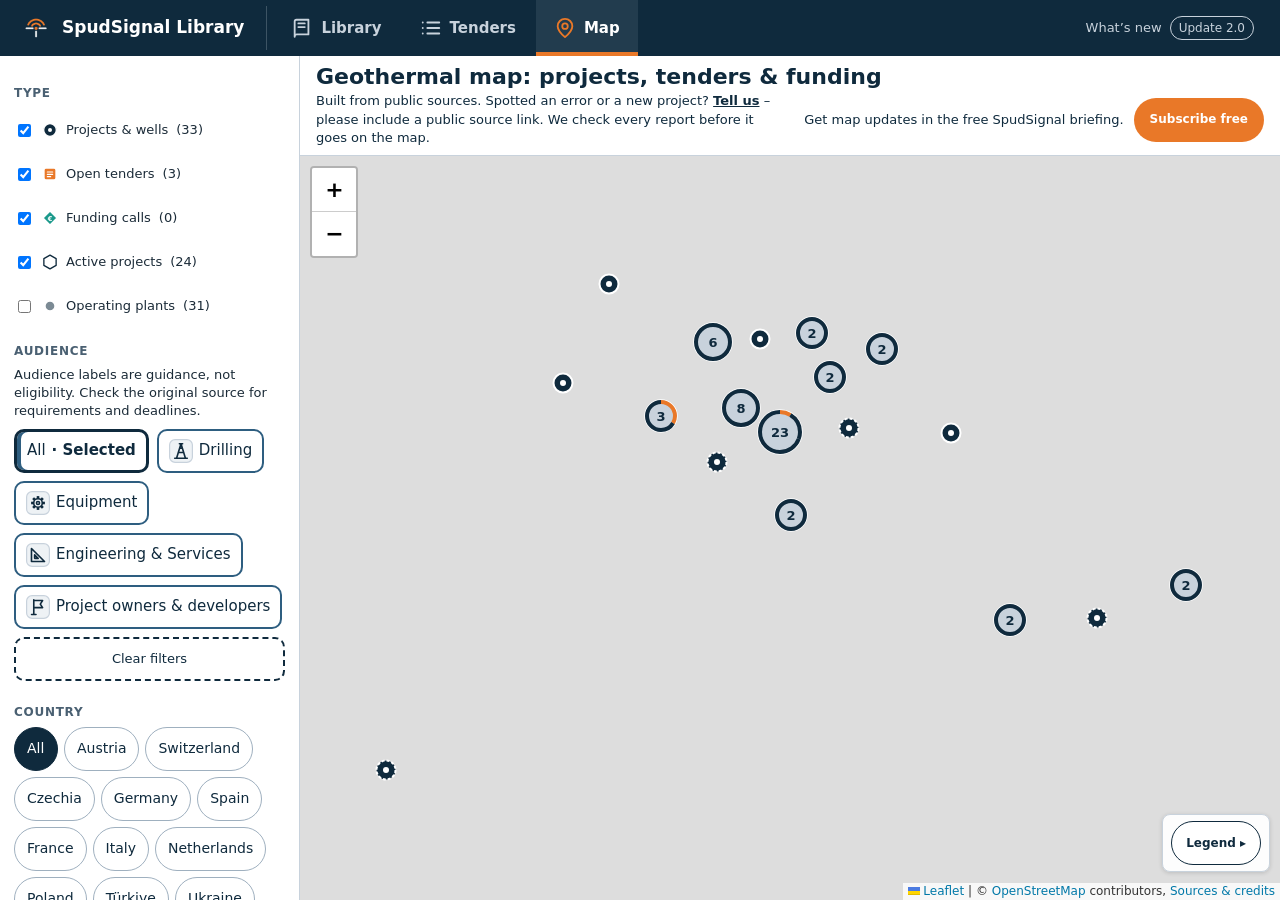
==== commit 6c7cdec1: "Map: add Upper Rhine Graben core (Rhineland-Palatinate, Baden-Württemberg) – 9 active projects, 3 op" ====
--- a/map/index.html
+++ b/map/index.html
@@ -1,22 +1,22 @@
 <!doctype html><html data-ss-tabs="2.0" lang="en"><head><meta charset="utf-8"><meta name="viewport" content="width=device-width,initial-scale=1,viewport-fit=cover">
 <title>Geothermal map: projects, tenders &amp; funding – SpudSignal Library</title>
 <meta name="description" content="Map of geothermal projects and wells from SpudSignal issues, plus open tenders and funding calls in Europe.">
-<meta property="og:title" content="We put Bavaria on the map – SpudSignal geothermal map">
-<meta property="og:description" content="New on the SpudSignal map: an Active projects layer with 15 deep geothermal projects and 28 operating plants in Bavaria. Every new pin links to a public source.">
-<meta property="og:image" content="https://library.spudsignal.com/map/og-bavaria-2026-11-13.png">
-<meta property="og:image:secure_url" content="https://library.spudsignal.com/map/og-bavaria-2026-11-13.png">
+<meta property="og:title" content="Bavaria, Rhineland-Palatinate &amp; Baden-Württemberg – SpudSignal geothermal map">
+<meta property="og:description" content="New on the SpudSignal map: an Active projects layer with 24 deep geothermal projects and 31 operating plants in Bavaria, Rhineland-Palatinate and Baden-Württemberg. In Rhineland-Palatinate and Baden-Württemberg, the map covers their part of the Upper Rhine Graben. Every new pin links to a public source.">
+<meta property="og:image" content="https://library.spudsignal.com/map/og-bavaria-rlp-bw-2026-11-21.png">
+<meta property="og:image:secure_url" content="https://library.spudsignal.com/map/og-bavaria-rlp-bw-2026-11-21.png">
 <meta property="og:image:type" content="image/png">
 <meta property="og:image:width" content="1200">
 <meta property="og:image:height" content="627">
-<meta property="og:image:alt" content="SpudSignal visual: We put Bavaria on the map. 15 Active projects, 28 Operating plants. Bavaria highlighted on a map of Germany.">
+<meta property="og:image:alt" content="SpudSignal visual: Bavaria, Rhineland-Palatinate &amp; Baden-Württemberg. 24 Active projects, 31 Operating plants. Bavaria, Rhineland-Palatinate and Baden-Württemberg highlighted on a map of Germany.">
 <meta property="og:url" content="https://library.spudsignal.com/map/">
 <meta property="og:type" content="website">
 <meta property="og:site_name" content="SpudSignal">
 <meta name="twitter:card" content="summary_large_image">
-<meta name="twitter:title" content="We put Bavaria on the map – SpudSignal geothermal map">
-<meta name="twitter:description" content="New on the SpudSignal map: an Active projects layer with 15 deep geothermal projects and 28 operating plants in Bavaria. Every new pin links to a public source.">
-<meta name="twitter:image" content="https://library.spudsignal.com/map/og-bavaria-2026-11-13.png">
-<meta name="twitter:image:alt" content="SpudSignal visual: We put Bavaria on the map. 15 Active projects, 28 Operating plants. Bavaria highlighted on a map of Germany.">
+<meta name="twitter:title" content="Bavaria, Rhineland-Palatinate &amp; Baden-Württemberg – SpudSignal geothermal map">
+<meta name="twitter:description" content="New on the SpudSignal map: an Active projects layer with 24 deep geothermal projects and 31 operating plants in Bavaria, Rhineland-Palatinate and Baden-Württemberg. In Rhineland-Palatinate and Baden-Württemberg, the map covers their part of the Upper Rhine Graben. Every new pin links to a public source.">
+<meta name="twitter:image" content="https://library.spudsignal.com/map/og-bavaria-rlp-bw-2026-11-21.png">
+<meta name="twitter:image:alt" content="SpudSignal visual: Bavaria, Rhineland-Palatinate &amp; Baden-Württemberg. 24 Active projects, 31 Operating plants. Bavaria, Rhineland-Palatinate and Baden-Württemberg highlighted on a map of Germany.">
 <link rel="icon" href="/favicon.svg">
 <link rel="stylesheet" href="vendor/leaflet/leaflet.css">
 <link rel="stylesheet" href="vendor/markercluster/MarkerCluster.css">
@@ -139,7 +139,7 @@
 <p><small id="count"></small></p>
 <h3>Nationwide / EU calls (no single site)</h3><div id="nw"></div>
 
-<p class="pab"><small><a href="/projects/">Project list</a></small></p><p class="tcredh">Locations are approximate unless noted. No coordinate table is offered, and nothing can be downloaded or exported.</p><details class="minfo" id="map-info"><summary>Info</summary><p><small>Tender data as published by source, no guarantee – check the original. Pins marked “approx.” do not show the exact location.</small></p><p><small>All shows every pin, including those without an audience label. If you select more than one audience, a pin is shown when it carries any of those labels. A pin is labelled only when its source URL matches an assignment.</small></p></details><details class="minfo" id="about-sources"><summary>Sources &amp; credits</summary><p class="tcredh">Credits for the new layers (active projects, operating plants):</p><ul class="tcred"><li>Datenquelle: Bayerisches Landesamt für Umwelt, www.lfu.bayern.de – Lizenz CC BY 4.0 (https://creativecommons.org/licenses/by/4.0/); Daten ausgewählt und bearbeitet (Stand 31.12.2024)</li><li>Datenquelle: Marktstammdatenregister, Bundesnetzagentur (Gesamtdatenauszug 11.11.2026); Lizenz: Datenlizenz Deutschland – Namensnennung – Version 2.0 (dl-de/by-2-0, https://www.govdata.de/dl-de/by-2-0); Daten ausgewählt und bearbeitet. Dataset: Marktstammdatenregister (BNetzA), https://www.marktstammdatenregister.de/MaStR/Datendownload</li><li>Koordinaten (Gemeinde/Ortsteil, ca.): © OpenStreetMap-Mitwirkende, ODbL (https://www.openstreetmap.org/copyright)</li><li>TED: © European Union, single notices linked</li></ul></details><footer class="ss-foot" data-ss-footer><p>Media owner and publisher: Daniel Hirschl, Ortsstraße 28, 3493 Kammern, Austria. SpudSignal is a neutral, independent briefing on European geothermal news. All documents are linked to their original publishers. Liability: entries are provided for information only, without guarantee of completeness or accuracy; the original document is authoritative.</p><p class="ss-links"><a href="https://impressum.spudsignal.com">Impressum &amp; disclaimer</a> &nbsp;·&nbsp; <a href="https://privacy.spudsignal.com">Privacy</a> &nbsp;·&nbsp; <a href="/tenders/#about-data">About &amp; Sources</a> &nbsp;·&nbsp; <a href="/whats-new/">What’s new</a><a class="vtag2" href="/whats-new/" aria-label="Update 2.0 – what’s new">Update 2.0</a> &nbsp;·&nbsp; <a href="https://spudsignal.beehiiv.com/subscribe">Subscribe free</a></p></footer>
+<p class="pab"><small><a href="/projects/">Project list</a></small></p><p class="tcredh">Locations are approximate unless noted. No coordinate table is offered, and nothing can be downloaded or exported.</p><details class="minfo" id="map-info"><summary>Info</summary><p><small>Tender data as published by source, no guarantee – check the original. Pins marked “approx.” do not show the exact location.</small></p><p><small>All shows every pin, including those without an audience label. If you select more than one audience, a pin is shown when it carries any of those labels. A pin is labelled only when its source URL matches an assignment.</small></p></details><details class="minfo" id="about-sources"><summary>Sources &amp; credits</summary><p class="tcredh">Credits for the new layers (active projects, operating plants):</p><ul class="tcred"><li>Datenquelle: Bayerisches Landesamt für Umwelt, www.lfu.bayern.de – Lizenz CC BY 4.0 (https://creativecommons.org/licenses/by/4.0/); Daten ausgewählt und bearbeitet (Stand 31.12.2024)</li><li>Datenquelle: Marktstammdatenregister, Bundesnetzagentur (Gesamtdatenauszug 11.11.2026; Upper Rhine entries: public query 21.11.2026); Lizenz: Datenlizenz Deutschland – Namensnennung – Version 2.0 (dl-de/by-2-0, https://www.govdata.de/dl-de/by-2-0); Daten ausgewählt und bearbeitet. Dataset: Marktstammdatenregister (BNetzA), https://www.marktstammdatenregister.de/MaStR/Datendownload</li><li>Koordinaten (Gemeinde/Ortsteil, ca.): © OpenStreetMap-Mitwirkende, ODbL (https://www.openstreetmap.org/copyright)</li><li>TED: © European Union, single notices linked</li><li>Datenquelle: © LGB-RLP (2026), dl-de/by-2-0 (<a href="https://www.govdata.de/dl-de/by-2-0" target="_blank" rel="noopener">https://www.govdata.de/dl-de/by-2-0</a>), <a href="https://www.lgb-rlp.de" target="_blank" rel="noopener">https://www.lgb-rlp.de</a> [Daten bearbeitet]; Datensatz Bergbauberechtigungen Erdwärme: <a href="https://www.geoportal.rlp.de/spatial-objects/609" target="_blank" rel="noopener">https://www.geoportal.rlp.de/spatial-objects/609</a></li></ul></details><footer class="ss-foot" data-ss-footer><p>Media owner and publisher: Daniel Hirschl, Ortsstraße 28, 3493 Kammern, Austria. SpudSignal is a neutral, independent briefing on European geothermal news. All documents are linked to their original publishers. Liability: entries are provided for information only, without guarantee of completeness or accuracy; the original document is authoritative.</p><p class="ss-links"><a href="https://impressum.spudsignal.com">Impressum &amp; disclaimer</a> &nbsp;·&nbsp; <a href="https://privacy.spudsignal.com">Privacy</a> &nbsp;·&nbsp; <a href="/tenders/#about-data">About &amp; Sources</a> &nbsp;·&nbsp; <a href="/whats-new/">What’s new</a><a class="vtag2" href="/whats-new/" aria-label="Update 2.0 – what’s new">Update 2.0</a> &nbsp;·&nbsp; <a href="https://spudsignal.beehiiv.com/subscribe">Subscribe free</a></p></footer>
 </aside><div id="mapcol"><header class="ss-maphead"><h1 aria-hidden="true">Geothermal map: projects, tenders &amp; funding</h1><p class="tnotice">Built from public sources. Spotted an error or a new project? <a href="mailto:spudsignal@gmx.de?subject=Map%20report%3A%20&amp;body=Project%20or%20pin%3A%0ASource%20link%20%28public%29%3A%0AWhat%20is%20wrong%20or%20new%3A%0A">Tell us</a> – please include a public source link. We check every report before it goes on the map.</p><p class="sscta mh" data-cta="desktop"><span class="ctat">Get map updates in the free SpudSignal briefing.</span> <a class="ctab" href="https://spudsignal.beehiiv.com/subscribe?utm_source=map&amp;utm_medium=cta&amp;utm_content=desktop" target="_blank" rel="noopener">Subscribe free</a></p></header><div id="map"></div></div><div id="legend"></div><div id="mnotice"><p class="tnotice">Built from public sources. Spotted an error or a new project? <a href="mailto:spudsignal@gmx.de?subject=Map%20report%3A%20&amp;body=Project%20or%20pin%3A%0ASource%20link%20%28public%29%3A%0AWhat%20is%20wrong%20or%20new%3A%0A">Tell us</a> – please include a public source link. We check every report before it goes on the map.</p></div><button id="tog">☰ Filters</button></div>
 
 <script src="vendor/leaflet/leaflet.js"></script><script src="vendor/markercluster/leaflet.markercluster.js"></script><script src="data.js"></script><script src="testlayers.js"></script><script src="/audience/filter.js"></script>
@@ -225,7 +225,7 @@
 document.getElementById('tog').onclick=()=>document.getElementById('panel').classList.toggle('open');
 m.on('click',()=>document.getElementById('panel').classList.remove('open'));
 const LEG0='<span class="lrow">'+[['tender','Tender'],['project','Project / news'],['funding','Funding']].map(([t,l])=>`<i>${shp(t,14,false)}${l}</i>`).join('')+'</span>';
-function paintLegend(){const el=document.getElementById('legend');if(!el)return;el.innerHTML='<button type="button" id="legtog" aria-expanded="'+(el.classList.contains('open')?'true':'false')+'">Legend '+(el.classList.contains('open')?'▾':'▸')+'</button><div class="legitems">'+LEG0+`<span${on.active?'':' class="off"'}>${hexS('outline',14)}${hexS('half',14)}${hexS('full',14)}Active project: in preparation / in tender / in execution</span>`+`<span${on.active?'':' class="off"'}>${hexS('outline',14,true)}Status open – not verified</span>`+`<span${on.operating?'':' class="off"'}>${opS(14,false)}Operating plant${on.operating?'':' (layer off)'}</span>`+`<span>${hexS('half',14,false,false,false,true)}${opS(14,false,true)}<svg width="14" height="14" viewBox="0 0 24 24"><circle cx="12" cy="12" r="9.5" fill="#fff" stroke="#0F2A3D" stroke-width="2.5" stroke-dasharray="4 3"/></svg>approx. location (dashed outline)</span>`+`<span>${hexS('outline',14,false,false,true)}Paused – no new public evidence</span></div>`;}
+function paintLegend(){const el=document.getElementById('legend');if(!el)return;el.innerHTML='<button type="button" id="legtog" aria-expanded="'+(el.classList.contains('open')?'true':'false')+'">Legend '+(el.classList.contains('open')?'▾':'▸')+'</button><div class="legitems">'+LEG0+`<span${on.active?'':' class="off"'}>${hexS('outline',14)}${hexS('half',14)}${hexS('full',14)}Active project: in preparation / in tender / in execution</span>`+`<span${on.active?'':' class="off"'}>${hexS('outline',14,true)}Status open – not verified</span>`+`<span${on.operating?'':' class="off"'}>${opS(14,false)}Operating plant${on.operating?'':' (layer off)'}</span>`+`<span${(on.active&&on.operating)?'':' class="off"'}>${hexS('outline',14,false,true)}Grey badge: operating plant at the same site</span>`+`<span>${hexS('half',14,false,false,false,true)}${opS(14,false,true)}<svg width="14" height="14" viewBox="0 0 24 24"><circle cx="12" cy="12" r="9.5" fill="#fff" stroke="#0F2A3D" stroke-width="2.5" stroke-dasharray="4 3"/></svg>approx. location (dashed outline)</span>`+`<span>${hexS('outline',14,false,false,true)}Paused – no new public evidence</span></div>`;}
 document.getElementById('legend').addEventListener('click',e=>{if(e.target.closest('#legtog')){document.getElementById('legend').classList.toggle('open');paintLegend()}});
 paintLegend();
 draw();window.SSMAP=m;if(m.attributionControl)m.attributionControl.addAttribution("<a href=\"#about-sources\" onclick=\"var p=document.getElementById('panel');if(p)p.classList.add('open');var d=document.getElementById('about-sources');if(d)d.open=true\">Sources &amp; credits</a>");
